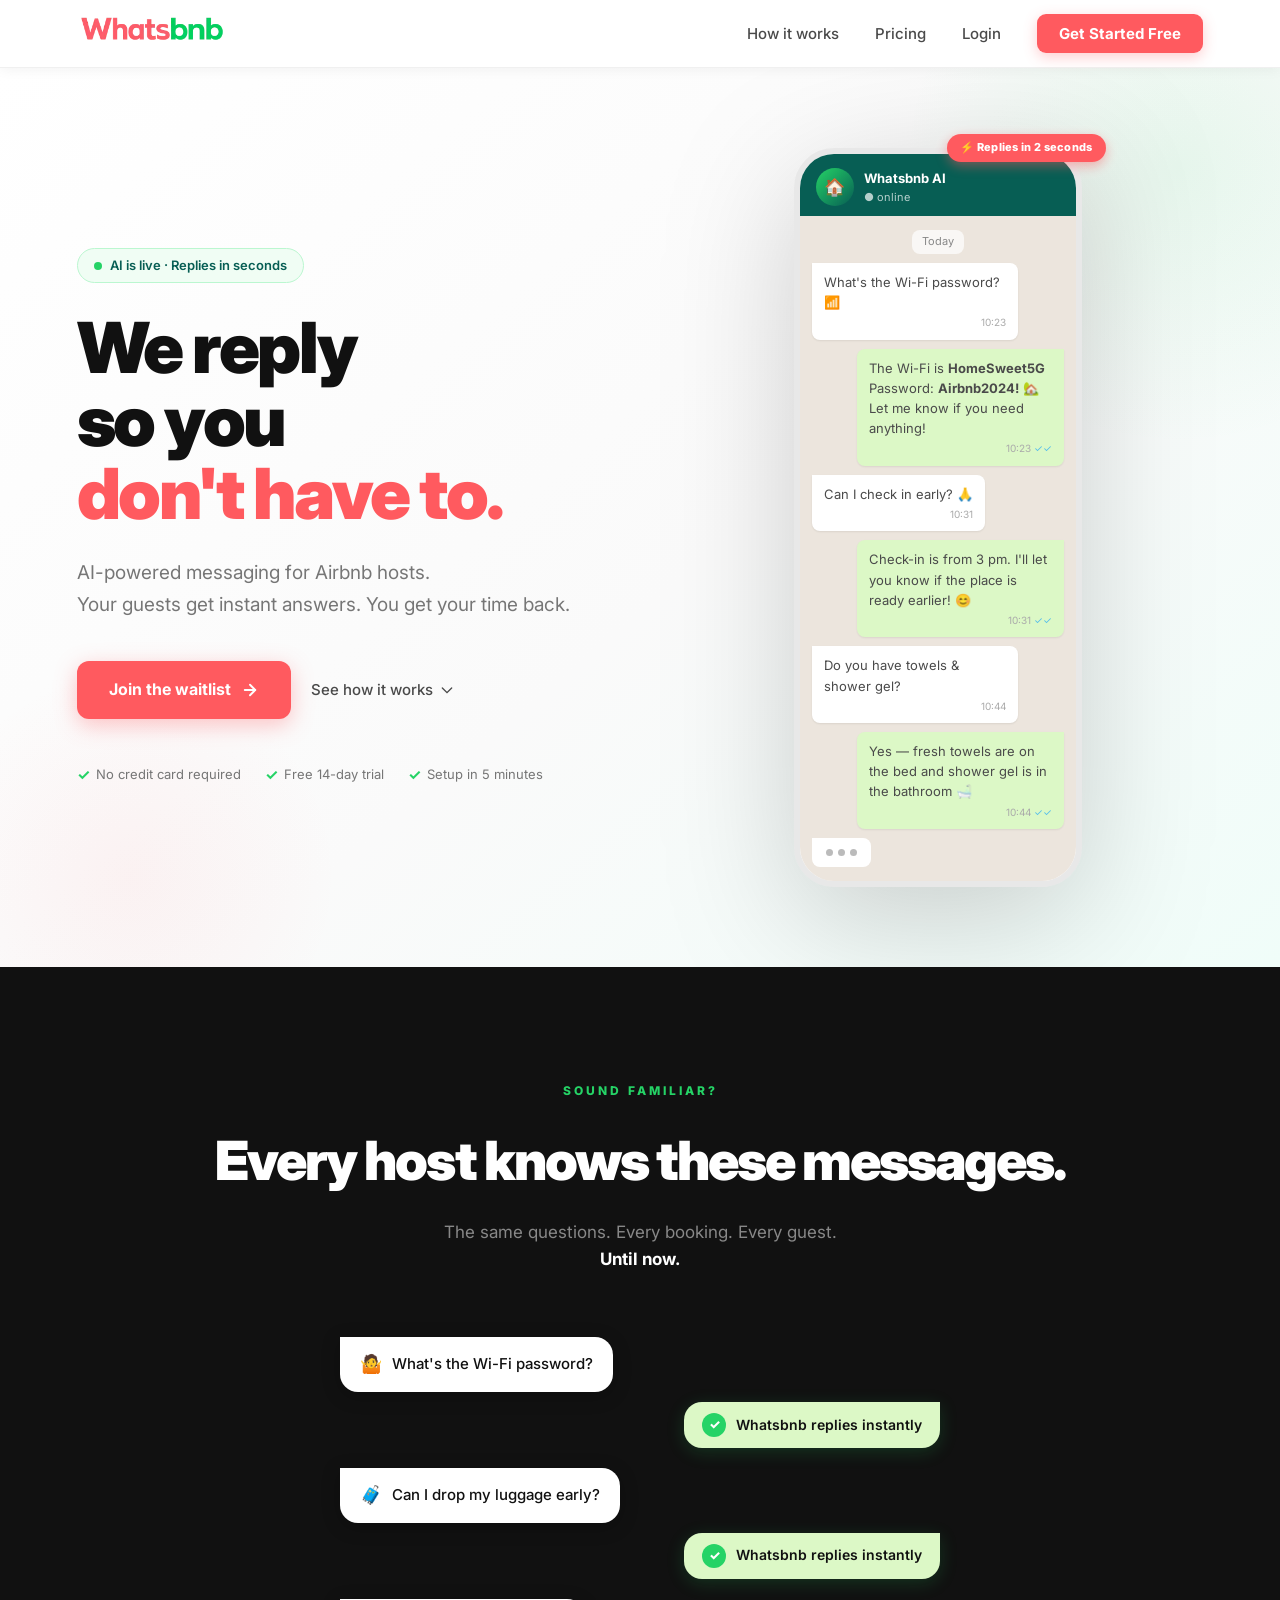
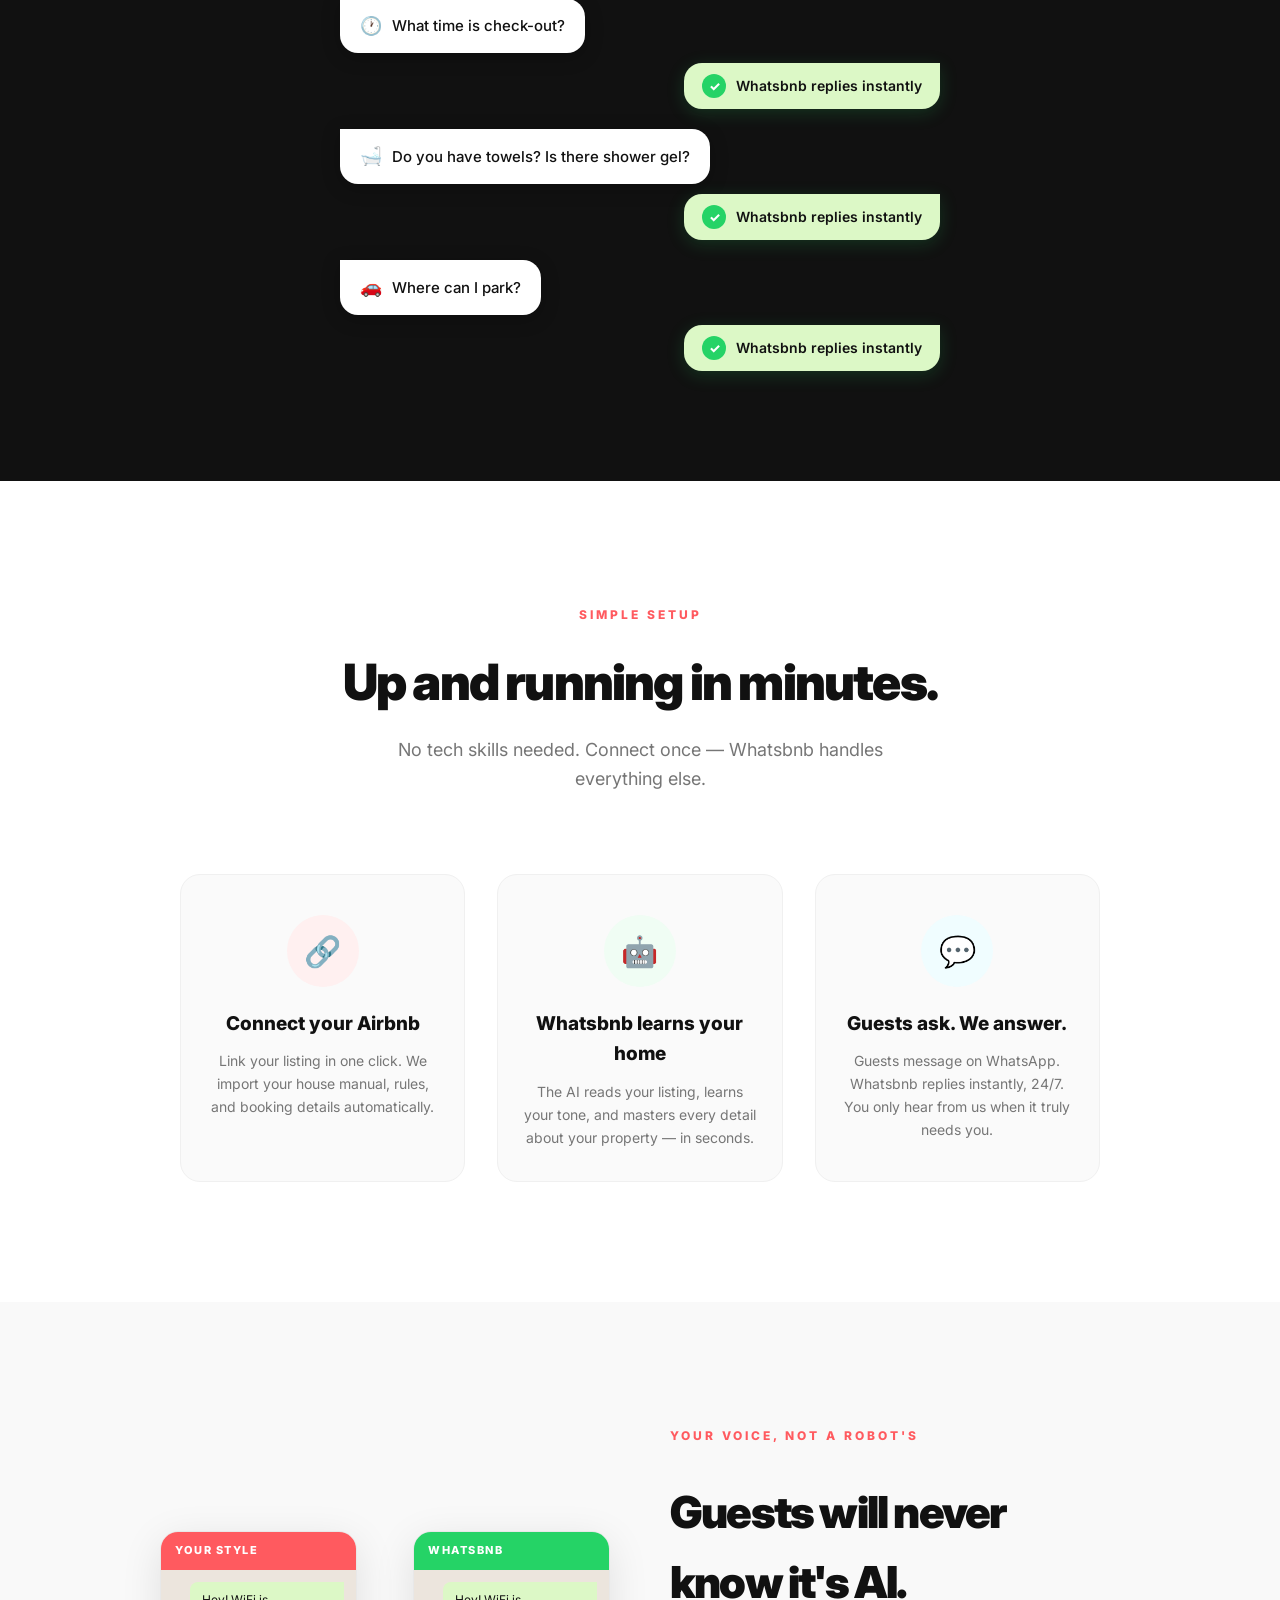
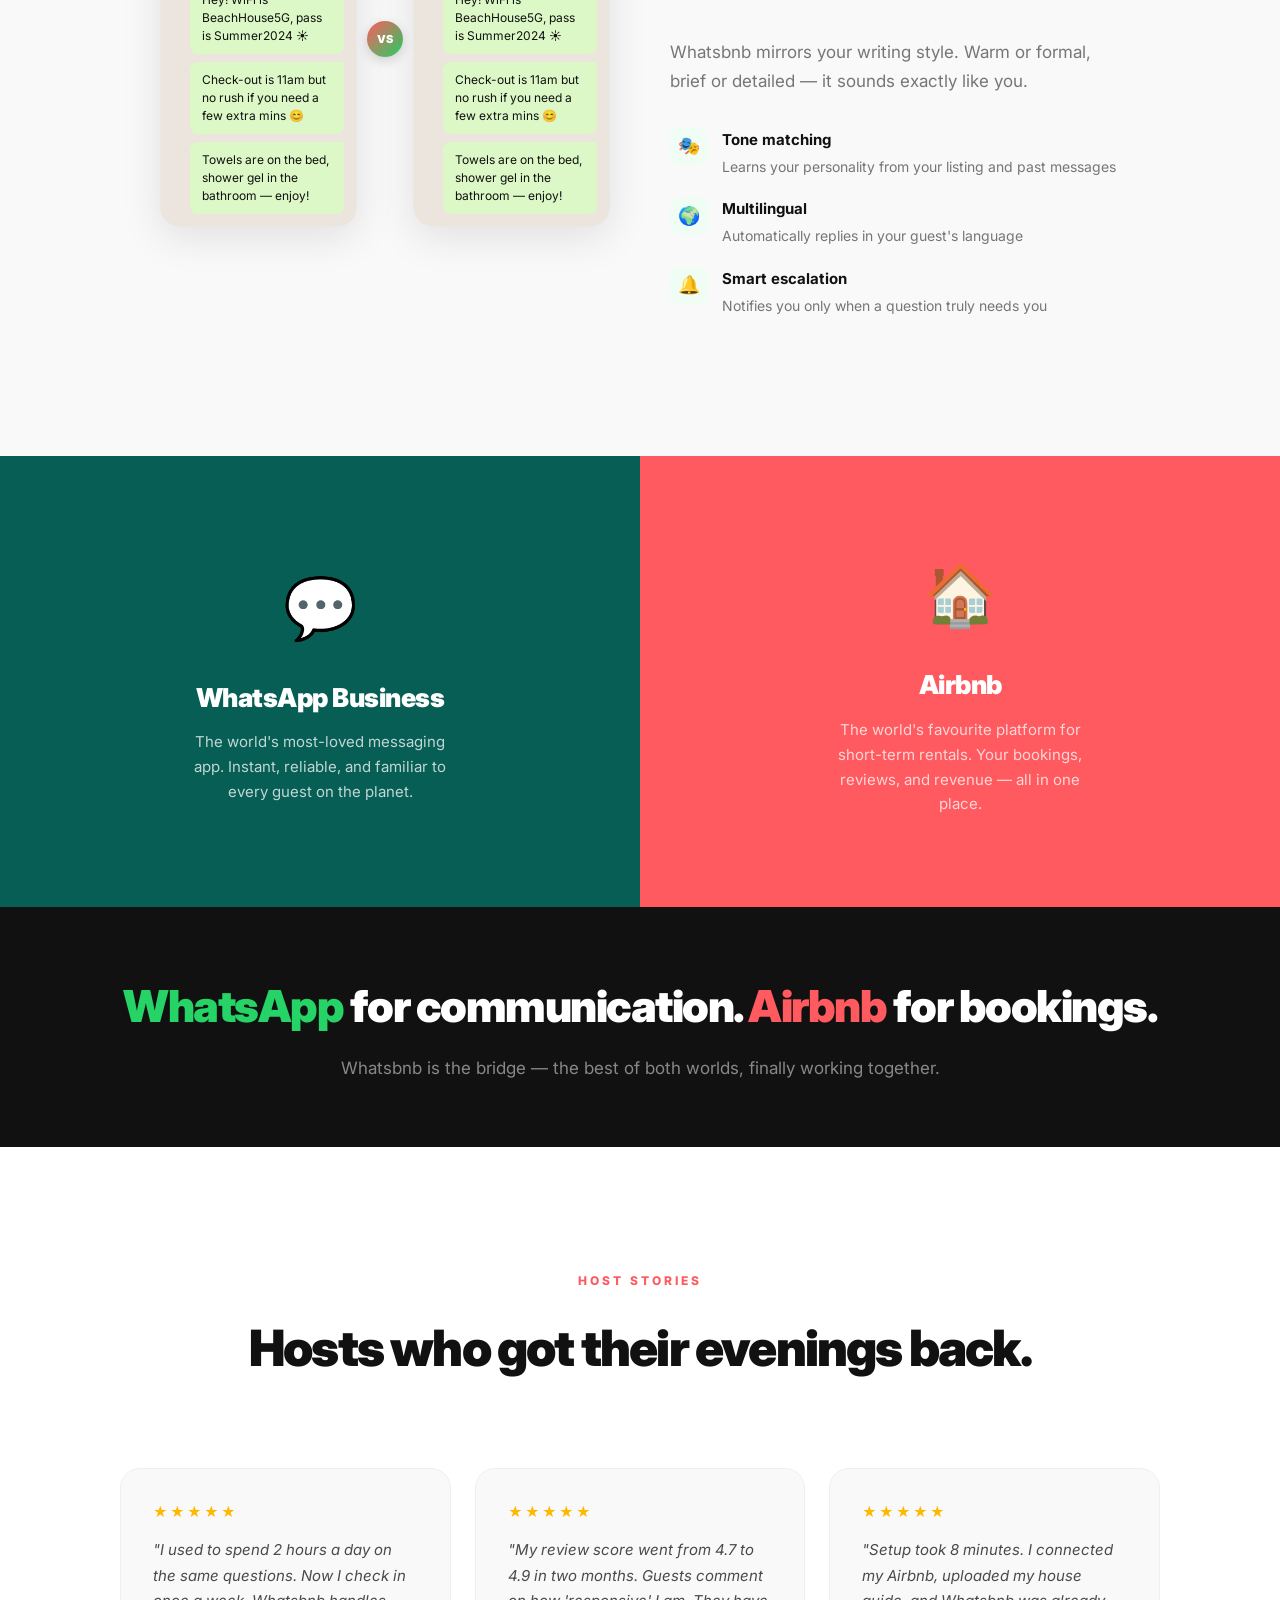
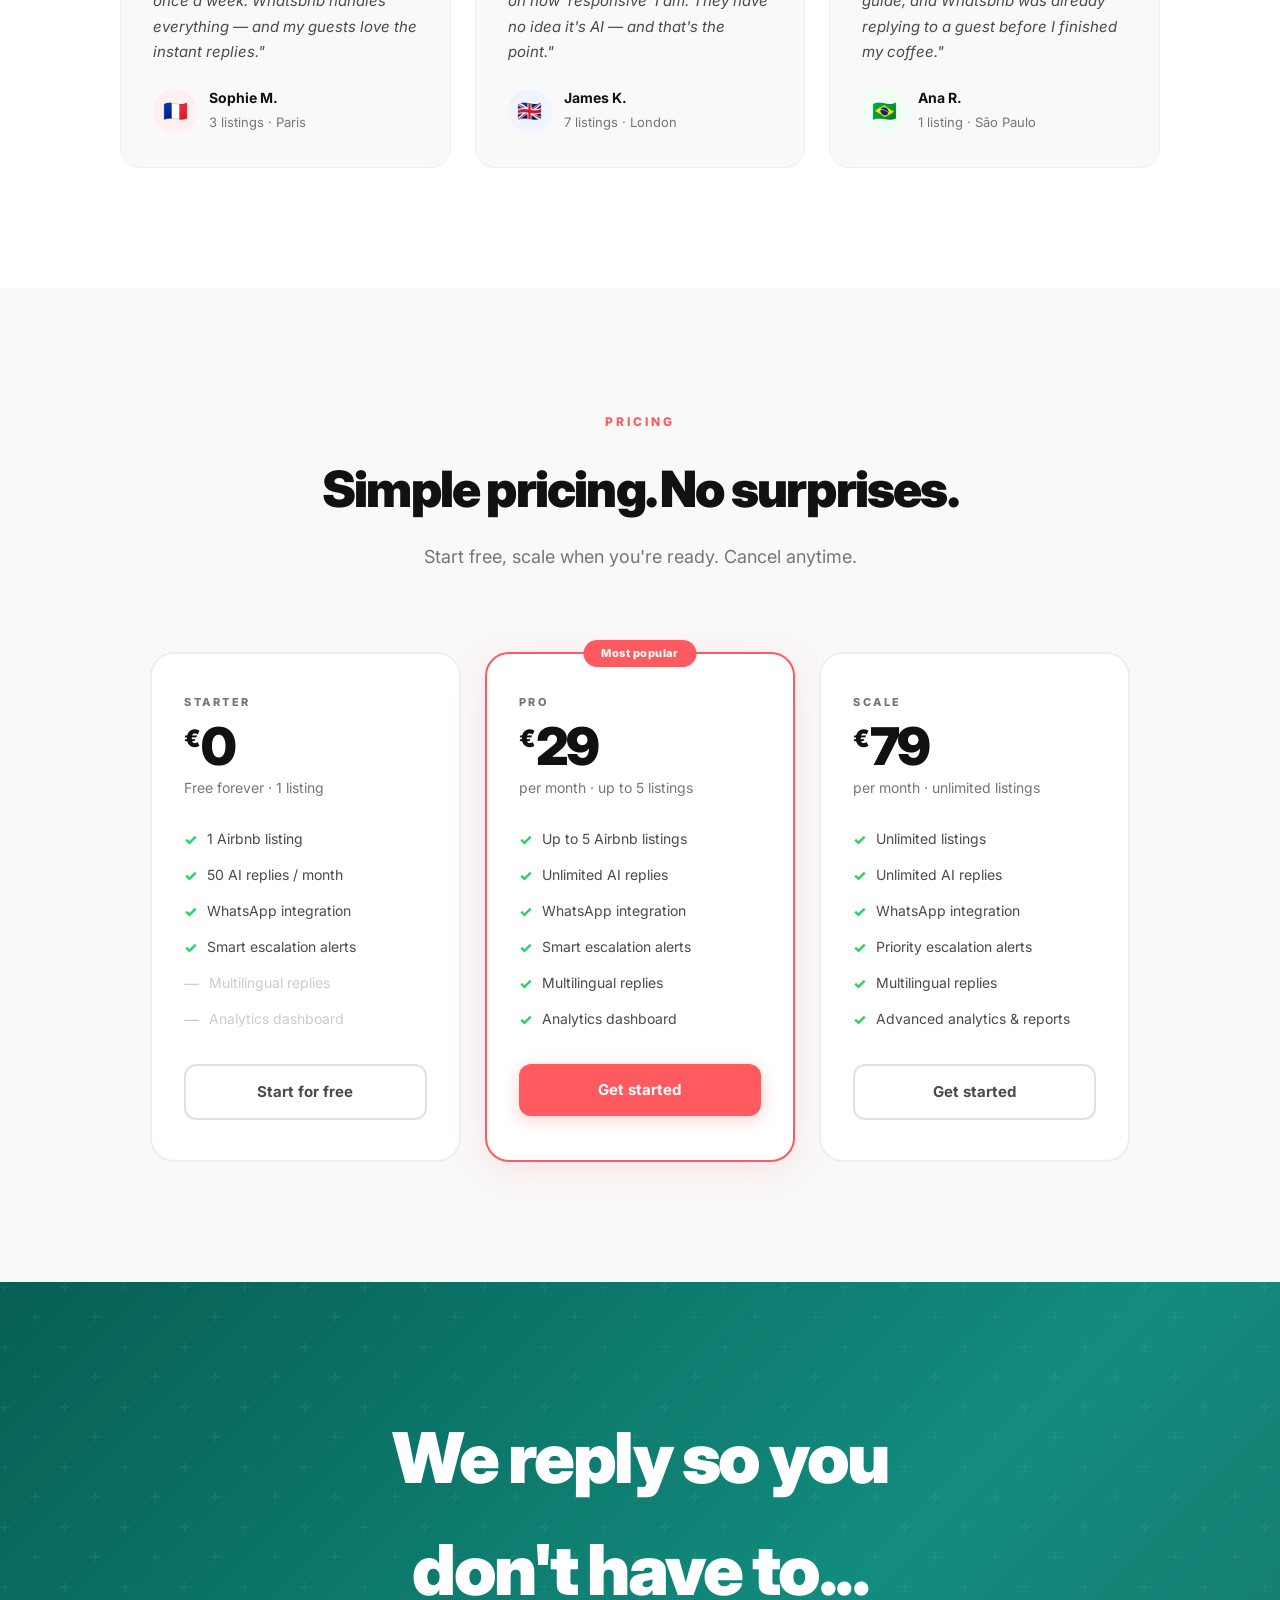
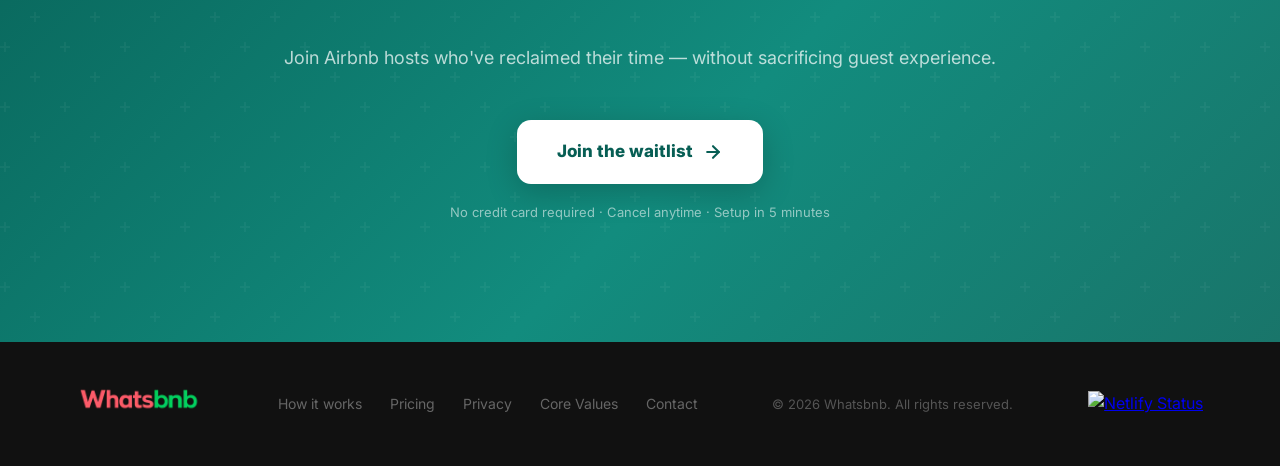
==== index.html @ 60a8e37a "Initial commit — Whatsbnb landing site" ====
<!DOCTYPE html>
<html lang="en">
<head>
  <meta charset="UTF-8">
  <meta name="viewport" content="width=device-width, initial-scale=1.0">
  <title>Whatsbnb — We reply so you don't have to...</title>
  <meta name="description" content="Whatsbnb automates WhatsApp guest communication for Airbnb hosts. Train your AI once — it replies just like the best version of you, 24/7.">
  <link rel="icon" type="image/png" sizes="32x32" href="favicon-32x32.png">
  <link rel="preload" as="image" href="Whatsbnb_logo.webp" fetchpriority="high">
  <link rel="preconnect" href="https://fonts.googleapis.com">
  <link rel="preconnect" href="https://fonts.gstatic.com" crossorigin>
  <link rel="preload" as="style" href="https://fonts.googleapis.com/css2?family=Inter:wght@300;400;500;600;700;800;900&display=swap" onload="this.rel='stylesheet'">
  <noscript><link rel="stylesheet" href="https://fonts.googleapis.com/css2?family=Inter:wght@300;400;500;600;700;800;900&display=swap"></noscript>
  <style>
    *,
    *::before,
    *::after {
      box-sizing: border-box;
      margin: 0;
      padding: 0;
    }

    :root {
      --coral:    #FF5A5F;
      --coral-d:  #e64e53;
      --teal:     #00B2A9;
      --orange:   #F26522;
      --dark:     #4A4A4A;
      --grey:     #767676;
      --wa-dark:  #075E54;
      --wa-mid:   #128C7E;
      --wa-green: #25D366;
      --wa-mint:  #DCF8C6;
      --wa-bg:    #ECE5DD;
    }

    html { scroll-behavior: smooth; }

    body {
      font-family: 'Inter', -apple-system, BlinkMacSystemFont, sans-serif;
      color: var(--dark);
      line-height: 1.6;
      overflow-x: hidden;
    }

    /* ─── NAVBAR ──────────────────────────────────────── */
    nav {
      position: sticky;
      top: 0;
      z-index: 200;
      background: rgba(255,255,255,0.97);
      backdrop-filter: blur(12px);
      border-bottom: 1px solid #f0f0f0;
      padding: 0 6%;
      display: flex;
      align-items: center;
      justify-content: space-between;
      height: 68px;
      box-shadow: 0 2px 12px rgba(0,0,0,0.05);
    }

    .nav-logo img {
      height: 34px;
    }

    .nav-links {
      display: flex;
      align-items: center;
      gap: 36px;
      list-style: none;
    }

    .nav-links a {
      text-decoration: none;
      color: var(--dark);
      font-weight: 500;
      font-size: 15px;
      transition: color .2s;
    }

    .nav-links a:hover {
      color: var(--coral);
    }

    .nav-cta {
      background: var(--coral);
      color: white !important;
      padding: 10px 22px;
      border-radius: 9px;
      font-weight: 700 !important;
      box-shadow: 0 4px 14px rgba(255,90,95,.3);
      transition: background .2s, transform .15s, box-shadow .2s !important;
    }

    .nav-cta:hover {
      background: var(--coral-d) !important;
      transform: translateY(-1px);
      box-shadow: 0 6px 18px rgba(255,90,95,.4) !important;
    }

    /* ─── HERO ────────────────────────────────────────── */
    #hero {
      min-height: 93vh;
      display: flex;
      align-items: center;
      padding: 80px 6%;
      gap: 64px;
      background: linear-gradient(140deg, #fff 0%, #fafafa 55%, #f0fdf9 100%);
      position: relative;
      overflow: hidden;
    }

    #hero::before {
      content: '';
      position: absolute;
      top: -180px; right: -180px;
      width: 560px; height: 560px;
      background: radial-gradient(circle, rgba(37,211,102,.09) 0%, transparent 70%);
      pointer-events: none;
    }

    #hero::after {
      content: '';
      position: absolute;
      bottom: -120px; left: -80px;
      width: 420px; height: 420px;
      background: radial-gradient(circle, rgba(255,90,95,.06) 0%, transparent 70%);
      pointer-events: none;
    }

    .hero-content {
      flex: 1;
      max-width: 560px;
      position: relative;
      z-index: 1;
    }

    .hero-badge {
      display: inline-flex;
      align-items: center;
      gap: 8px;
      background: #f0fdf4;
      border: 1px solid #bbf7d0;
      color: var(--wa-dark);
      padding: 6px 16px;
      border-radius: 100px;
      font-size: 13px;
      font-weight: 600;
      margin-bottom: 28px;
    }

    .hero-badge .dot {
      width: 8px; height: 8px;
      border-radius: 50%;
      background: var(--wa-green);
      animation: pulse-dot 2s infinite;
    }

    @keyframes pulse-dot {
      0%,100% { opacity: 1; transform: scale(1); }
      50%      { opacity: .5; transform: scale(.8); }
    }

    .hero-content h1 {
      font-size: clamp(44px, 5.5vw, 72px);
      font-weight: 900;
      line-height: 1.04;
      color: #111;
      margin-bottom: 26px;
      letter-spacing: -2.5px;
    }

    .coral { color: var(--coral); }
    .green { color: var(--wa-green); }

    .hero-sub {
      font-size: 19px;
      color: var(--grey);
      line-height: 1.7;
      margin-bottom: 40px;
    }

    .hero-ctas {
      display: flex;
      align-items: center;
      gap: 20px;
      flex-wrap: wrap;
    }

    .btn-primary {
      display: inline-flex;
      align-items: center;
      gap: 10px;
      background: var(--coral);
      color: white;
      padding: 16px 32px;
      border-radius: 12px;
      font-size: 16px;
      font-weight: 700;
      text-decoration: none;
      box-shadow: 0 6px 22px rgba(255,90,95,.35);
      transition: all .2s;
    }

    .btn-primary:hover {
      background: var(--coral-d);
      transform: translateY(-2px);
      box-shadow: 0 10px 32px rgba(255,90,95,.42);
    }

    .btn-ghost {
      display: inline-flex;
      align-items: center;
      gap: 6px;
      color: var(--dark);
      font-size: 15px;
      font-weight: 500;
      text-decoration: none;
      transition: color .2s;
    }

    .btn-ghost:hover {
      color: var(--coral);
    }

    .hero-trust {
      display: flex;
      align-items: center;
      gap: 24px;
      margin-top: 44px;
      flex-wrap: wrap;
    }

    .trust-item {
      display: flex;
      align-items: center;
      gap: 6px;
      font-size: 13px;
      color: var(--grey);
    }

    .trust-item .ck {
      color: var(--wa-green);
      font-size: 15px;
      font-weight: 700;
    }

    /* ─── PHONE MOCKUP ────────────────────────────────── */
    .hero-visual {
      flex: 1;
      display: flex;
      justify-content: center;
      align-items: center;
      position: relative;
      z-index: 1;
    }

    .phone-wrap {
      position: relative;
      filter: drop-shadow(0 32px 64px rgba(0,0,0,.18));
    }

    .instant-tag {
      position: absolute;
      top: -14px;
      right: -24px;
      background: var(--coral);
      color: white;
      font-size: 11px;
      font-weight: 800;
      padding: 5px 13px;
      border-radius: 100px;
      letter-spacing: .3px;
      box-shadow: 0 4px 12px rgba(255,90,95,.45);
      animation: pop-in 0.6s ease 0.8s both;
    }

    @keyframes pop-in {
      from { opacity: 0; transform: scale(.6) translateY(6px); }
      to   { opacity: 1; transform: scale(1) translateY(0); }
    }

    .phone {
      width: 288px;
      background: white;
      border-radius: 40px;
      overflow: hidden;
      border: 6px solid #e8e8e8;
    }

    .phone-bar {
      background: var(--wa-dark);
      padding: 14px 16px 10px;
      display: flex;
      align-items: center;
      gap: 10px;
    }

    .p-avatar {
      width: 38px; height: 38px;
      border-radius: 50%;
      background: linear-gradient(135deg, var(--wa-green), var(--wa-dark));
      display: flex;
      align-items: center;
      justify-content: center;
      font-size: 17px;
      flex-shrink: 0;
    }

    .p-info {
      flex: 1;
    }

    .p-name {
      font-size: 13px;
      font-weight: 700;
      color: white;
    }

    .p-online {
      font-size: 11px;
      color: rgba(255, 255, 255, .7);
    }

    .p-chat {
      background: var(--wa-bg);
      padding: 14px 12px;
      display: flex;
      flex-direction: column;
      gap: 9px;
    }

    .p-date {
      text-align: center;
      font-size: 11px;
      color: #888;
      background: rgba(255,255,255,.7);
      padding: 3px 10px;
      border-radius: 8px;
      align-self: center;
    }

    .p-bubble {
      max-width: 82%;
      padding: 9px 12px;
      border-radius: 8px;
      font-size: 13px;
      line-height: 1.55;
      position: relative;
    }

    .p-bubble.g { /* guest */
      background: white;
      align-self: flex-start;
      border-radius: 0 8px 8px 8px;
      box-shadow: 0 1px 2px rgba(0,0,0,.08);
    }

    .p-bubble.b { /* bot */
      background: var(--wa-mint);
      align-self: flex-end;
      border-radius: 8px 0 8px 8px;
      box-shadow: 0 1px 2px rgba(0,0,0,.08);
    }

    .p-time {
      display: block;
      font-size: 10px;
      color: #aaa;
      text-align: right;
      margin-top: 3px;
    }

    .p-ticks {
      color: #53bdeb;
    }

    .p-typing {
      background: white;
      align-self: flex-start;
      border-radius: 0 8px 8px 8px;
      padding: 11px 14px;
      animation: typing-blink 5s ease infinite;
    }

    @keyframes typing-blink {
      0%   { opacity: 1; }
      32%  { opacity: 1; }
      38%  { opacity: 0; }
      99%  { opacity: 0; }
      100% { opacity: 1; }
    }

    .dots {
      display: flex;
      gap: 5px;
    }

    .dots span {
      width: 7px; height: 7px;
      border-radius: 50%;
      background: #bbb;
      animation: bounce-dot 1.2s infinite;
    }

    .dots span:nth-child(2) { animation-delay: .18s; }
    .dots span:nth-child(3) { animation-delay: .36s; }

    @keyframes bounce-dot {
      0%,80%,100% { transform: translateY(0); }
      40%          { transform: translateY(-7px); }
    }

    /* ─── PAIN SECTION ────────────────────────────────── */
    #pain {
      background: #111;
      padding: 110px 6%;
      text-align: center;
    }

    .label-green {
      display: inline-block;
      color: var(--wa-green);
      font-size: 12px;
      font-weight: 800;
      letter-spacing: 3px;
      text-transform: uppercase;
      margin-bottom: 18px;
    }

    .label-coral {
      display: inline-block;
      color: var(--coral);
      font-size: 12px;
      font-weight: 800;
      letter-spacing: 3px;
      text-transform: uppercase;
      margin-bottom: 18px;
    }

    .h2-white {
      font-size: clamp(34px, 4.5vw, 54px);
      font-weight: 900;
      color: white;
      letter-spacing: -2px;
      margin-bottom: 14px;
    }

    .sub-grey {
      font-size: 17px;
      color: #888;
      max-width: 480px;
      margin: 0 auto 64px;
    }

    .sub-grey strong {
      color: white;
    }

    .q-a-list {
      display: flex;
      flex-direction: column;
      gap: 20px;
      max-width: 600px;
      margin: 0 auto;
    }

    .q-a-pair {
      display: flex;
      flex-direction: column;
      gap: 10px;
    }

    .q-bubble {
      display: inline-flex;
      align-items: center;
      gap: 10px;
      align-self: flex-start;
      background: white;
      color: #111;
      padding: 13px 20px;
      border-radius: 0 18px 18px 18px;
      font-size: 15px;
      font-weight: 500;
      box-shadow: 0 4px 18px rgba(0,0,0,.25);
      opacity: 0;
      transform: translateX(-30px);
      transition: opacity .5s ease var(--anim-delay, 0ms), transform .5s ease var(--anim-delay, 0ms);
    }

    .q-bubble .emo {
      font-size: 18px;
    }

    .a-bubble {
      display: inline-flex;
      align-items: center;
      gap: 10px;
      align-self: flex-end;
      background: var(--wa-mint);
      color: #111;
      padding: 11px 18px;
      border-radius: 18px 0 18px 18px;
      font-size: 14px;
      font-weight: 600;
      box-shadow: 0 4px 18px rgba(37,211,102,.18);
      opacity: 0;
      transform: translateX(30px);
      transition: opacity .5s ease var(--anim-delay, 0ms), transform .5s ease var(--anim-delay, 0ms);
    }

    #pain.visible .q-bubble,
    #pain.visible .a-bubble {
      opacity: 1;
      transform: none;
    }

    .tick-circle {
      width: 24px; height: 24px;
      border-radius: 50%;
      background: var(--wa-green);
      color: white;
      display: flex;
      align-items: center;
      justify-content: center;
      font-size: 13px;
      font-weight: 800;
      flex-shrink: 0;
    }

    /* ─── HOW IT WORKS ────────────────────────────────── */
    #how {
      padding: 120px 6%;
      background: white;
    }

    .section-head {
      text-align: center;
      margin-bottom: 80px;
    }

    .section-head h2 {
      font-size: clamp(32px, 4vw, 50px);
      font-weight: 900;
      color: #111;
      letter-spacing: -1.8px;
      margin-bottom: 14px;
    }

    .section-head p {
      font-size: 18px;
      color: var(--grey);
      max-width: 500px;
      margin: 0 auto;
    }

    .steps {
      display: grid;
      grid-template-columns: repeat(3,1fr);
      gap: 32px;
      max-width: 920px;
      margin: 0 auto;
      position: relative;
    }

    .steps-line {
      position: absolute;
      top: 50px;
      left: calc(50% / 3);
      right: calc(50% / 3);
      height: 2px;
      background: linear-gradient(90deg, var(--wa-green), var(--coral));
      z-index: 0;
    }

    .step {
      text-align: center;
      position: relative;
      z-index: 1;
      padding: 40px 24px 32px;
      background: #fafafa;
      border-radius: 20px;
      border: 1px solid #f0f0f0;
      transition: transform .2s, box-shadow .2s;
    }

    .step:hover {
      transform: translateY(-4px);
      box-shadow: 0 12px 36px rgba(0,0,0,.07);
    }

    .step-num-wrap {
      width: 72px; height: 72px;
      border-radius: 50%;
      margin: 0 auto 22px;
      display: flex;
      align-items: center;
      justify-content: center;
      font-size: 30px;
    }

    .step:nth-child(1) .step-num-wrap {
      background: #fff0f0;
    }

    .step:nth-child(2) .step-num-wrap {
      background: #f0fdf4;
    }

    .step:nth-child(3) .step-num-wrap {
      background: #f0fdff;
    }

    .step h3 {
      font-size: 19px;
      font-weight: 800;
      color: #111;
      margin-bottom: 10px;
    }

    .step p {
      font-size: 14px;
      color: var(--grey);
      line-height: 1.65;
    }

    /* ─── TONE SECTION ────────────────────────────────── */
    #tone {
      padding: 120px 6%;
      background: #f9f9f9;
    }

    .tone-grid {
      display: grid;
      grid-template-columns: 1fr 1fr;
      gap: 60px;
      max-width: 960px;
      margin: 0 auto;
      align-items: center;
    }

    .tone-phones {
      display: flex;
      gap: 10px;
      align-items: flex-start;
    }

    .t-phone {
      flex: 1;
      border-radius: 18px;
      overflow: hidden;
      box-shadow: 0 10px 40px rgba(0,0,0,.1);
      border: 1px solid #e8e8e8;
    }

    .t-phone-hdr {
      padding: 10px 14px;
      font-size: 11px;
      font-weight: 800;
      letter-spacing: 1.5px;
      text-transform: uppercase;
      color: white;
    }

    .t-phone-hdr.you {
      background: var(--coral);
    }

    .t-phone-hdr.ai {
      background: var(--wa-green);
    }

    .t-phone-body {
      background: var(--wa-bg);
      padding: 12px;
      display: flex;
      flex-direction: column;
      gap: 8px;
      min-height: 190px;
    }

    .t-bubble {
      background: var(--wa-mint);
      padding: 9px 12px;
      border-radius: 8px 0 8px 8px;
      font-size: 12px;
      line-height: 1.5;
      color: #111;
      align-self: flex-end;
      max-width: 90%;
    }

    .vs-pill {
      background: linear-gradient(135deg, var(--coral), var(--wa-green));
      color: white;
      font-size: 11px;
      font-weight: 900;
      width: 36px; height: 36px;
      border-radius: 50%;
      display: flex;
      align-items: center;
      justify-content: center;
      flex-shrink: 0;
      margin-top: 90px;
      box-shadow: 0 4px 12px rgba(0,0,0,.15);
    }

    .tone-text h2 {
      font-size: clamp(28px, 3.5vw, 44px);
      font-weight: 900;
      color: #111;
      letter-spacing: -1.8px;
      margin: 14px 0 20px;
    }

    .tone-text > p {
      font-size: 17px;
      color: var(--grey);
      line-height: 1.7;
      margin-bottom: 32px;
    }

    .t-feat {
      display: flex;
      align-items: flex-start;
      gap: 14px;
      margin-bottom: 18px;
    }

    .t-feat-icon {
      width: 38px; height: 38px;
      border-radius: 10px;
      background: #f0fdf4;
      display: flex;
      align-items: center;
      justify-content: center;
      font-size: 18px;
      flex-shrink: 0;
    }

    .t-feat strong {
      display: block;
      font-size: 15px;
      color: #111;
      margin-bottom: 2px;
    }

    .t-feat span {
      font-size: 14px;
      color: var(--grey);
    }

    /* ─── WORLDS ──────────────────────────────────────── */
    #worlds {
      display: grid;
      grid-template-columns: 1fr 1fr;
    }

    .world {
      padding: 90px 64px;
      display: flex;
      flex-direction: column;
      align-items: center;
      justify-content: center;
      text-align: center;
    }

    .world-wa  { background: var(--wa-dark); }
    .world-bnb { background: var(--coral); }

    .world-icon {
      font-size: 60px;
      margin-bottom: 22px;
    }

    .world h3 {
      font-size: 26px;
      font-weight: 900;
      color: white;
      margin-bottom: 12px;
      letter-spacing: -.5px;
    }

    .world p {
      font-size: 15px;
      color: rgba(255, 255, 255, .75);
      line-height: 1.65;
      max-width: 280px;
    }

    .worlds-bridge {
      background: #111;
      padding: 64px 6%;
      text-align: center;
    }

    .worlds-bridge h2 {
      font-size: clamp(26px, 3.5vw, 44px);
      font-weight: 900;
      color: white;
      letter-spacing: -1.5px;
      margin-bottom: 14px;
    }

    .worlds-bridge p {
      font-size: 17px;
      color: #888;
    }

    /* ─── SOCIAL PROOF ────────────────────────────────── */
    #proof {
      padding: 120px 6%;
      background: white;
    }

    .testimonials {
      display: grid;
      grid-template-columns: repeat(3,1fr);
      gap: 24px;
      max-width: 1040px;
      margin: 0 auto;
    }

    .tcard {
      background: #f9f9f9;
      border-radius: 20px;
      padding: 32px;
      border: 1px solid #efefef;
      transition: transform .2s, box-shadow .2s;
    }

    .tcard:hover {
      transform: translateY(-4px);
      box-shadow: 0 12px 36px rgba(0,0,0,.07);
    }

    .stars {
      color: #FFB800;
      font-size: 14px;
      margin-bottom: 14px;
      letter-spacing: 2px;
    }

    .tcard blockquote {
      font-size: 15px;
      color: var(--dark);
      line-height: 1.7;
      font-style: italic;
      margin-bottom: 22px;
    }

    .t-author {
      display: flex;
      align-items: center;
      gap: 12px;
    }

    .t-av {
      width: 44px; height: 44px;
      border-radius: 50%;
      display: flex;
      align-items: center;
      justify-content: center;
      font-size: 20px;
      flex-shrink: 0;
    }

    .t-info strong {
      display: block;
      font-size: 14px;
      color: #111;
    }

    .t-info span {
      font-size: 13px;
      color: var(--grey);
    }

    /* ─── PRICING ─────────────────────────────────────── */
    #pricing {
      padding: 120px 6%;
      background: #f9f9f9;
    }

    .pricing-grid {
      display: grid;
      grid-template-columns: repeat(3,1fr);
      gap: 24px;
      max-width: 980px;
      margin: 0 auto;
    }

    .pcard {
      background: white;
      border-radius: 24px;
      padding: 40px 32px;
      border: 2px solid #eee;
      position: relative;
      transition: transform .2s, box-shadow .2s;
    }

    .pcard:hover {
      transform: translateY(-4px);
      box-shadow: 0 14px 44px rgba(0,0,0,.08);
    }

    .pcard.popular {
      border-color: var(--coral);
      box-shadow: 0 8px 36px rgba(255,90,95,.14);
    }

    .pop-badge {
      position: absolute;
      top: -14px;
      left: 50%;
      transform: translateX(-50%);
      background: var(--coral);
      color: white;
      font-size: 11px;
      font-weight: 800;
      padding: 5px 18px;
      border-radius: 100px;
      white-space: nowrap;
      letter-spacing: .5px;
    }

    .p-tier {
      font-size: 11px;
      font-weight: 800;
      letter-spacing: 2.5px;
      text-transform: uppercase;
      color: var(--grey);
      margin-bottom: 10px;
    }

    .p-price {
      font-size: 52px;
      font-weight: 900;
      color: #111;
      letter-spacing: -2.5px;
      line-height: 1;
      margin-bottom: 4px;
    }

    .p-price sup {
      font-size: 24px;
      letter-spacing: 0;
      vertical-align: super;
    }

    .p-per {
      font-size: 14px;
      color: var(--grey);
      margin-bottom: 28px;
    }

    .p-feats {
      list-style: none;
      margin-bottom: 32px;
      display: flex;
      flex-direction: column;
      gap: 12px;
    }

    .p-feats li {
      display: flex;
      align-items: center;
      gap: 10px;
      font-size: 14px;
      color: var(--dark);
    }

    .p-feats .ck {
      color: var(--wa-green);
      font-weight: 800;
      font-size: 15px;
    }

    .p-feats .no {
      color: #ccc;
      font-size: 15px;
    }

    .p-feats .dim {
      color: #ccc;
    }

    .p-btn {
      display: block;
      text-align: center;
      padding: 14px;
      border-radius: 12px;
      font-size: 15px;
      font-weight: 700;
      text-decoration: none;
      transition: all .2s;
    }

    .p-btn.outline {
      border: 2px solid #e0e0e0;
      color: var(--dark);
    }

    .p-btn.outline:hover {
      border-color: var(--coral);
      color: var(--coral);
    }

    .p-btn.filled {
      background: var(--coral);
      color: white;
      box-shadow: 0 4px 16px rgba(255,90,95,.3);
    }

    .p-btn.filled:hover {
      background: var(--coral-d);
      transform: translateY(-1px);
    }

    /* ─── FINAL CTA ───────────────────────────────────── */
    #cta {
      background: linear-gradient(135deg, var(--wa-dark) 0%, var(--wa-mid) 60%, #19756a 100%);
      padding: 120px 6%;
      text-align: center;
      position: relative;
      overflow: hidden;
    }

    #cta::before {
      content: '';
      position: absolute;
      inset: 0;
      background: url("data:image/svg+xml,%3Csvg width='60' height='60' viewBox='0 0 60 60' xmlns='http://www.w3.org/2000/svg'%3E%3Cg fill='%23ffffff' fill-opacity='0.04'%3E%3Cpath d='M36 34v-4h-2v4h-4v2h4v4h2v-4h4v-2h-4zM6 4V0H4v4H0v2h4v4h2V6h4V4H6z'/%3E%3C/g%3E%3C/svg%3E");
    }

    #cta h2 {
      font-size: clamp(38px, 5.5vw, 70px);
      font-weight: 900;
      color: white;
      letter-spacing: -2.5px;
      margin-bottom: 18px;
      position: relative;
    }

    #cta > p {
      font-size: 18px;
      color: rgba(255,255,255,.72);
      margin-bottom: 48px;
      position: relative;
    }

    .cta-btn {
      display: inline-flex;
      align-items: center;
      gap: 10px;
      background: white;
      color: var(--wa-dark);
      padding: 18px 40px;
      border-radius: 14px;
      font-size: 17px;
      font-weight: 800;
      text-decoration: none;
      box-shadow: 0 8px 32px rgba(0,0,0,.2);
      transition: all .2s;
      position: relative;
    }

    .cta-btn:hover {
      transform: translateY(-2px);
      box-shadow: 0 14px 44px rgba(0, 0, 0, .28);
    }

    .cta-note {
      display: block;
      font-size: 13px;
      color: rgba(255,255,255,.55);
      margin-top: 18px;
      position: relative;
    }

    /* ─── FOOTER ──────────────────────────────────────── */
    footer {
      background: #111;
      padding: 44px 6%;
      display: flex;
      align-items: center;
      justify-content: space-between;
      flex-wrap: wrap;
      gap: 20px;
    }

    footer .f-logo img { height: 28px; }

    footer .f-links {
      display: flex;
      gap: 28px;
      list-style: none;
    }

    footer .f-links a {
      color: #666;
      text-decoration: none;
      font-size: 14px;
      transition: color .2s;
    }

    footer .f-links a:hover {
      color: white;
    }

    footer .f-copy {
      color: #555;
      font-size: 13px;
    }

    /* ─── REVEAL ANIMATION ────────────────────────────── */
    .reveal {
      opacity: 0;
      transform: translateY(22px);
      transition: opacity .65s ease, transform .65s ease;
    }

    .reveal.in {
      opacity: 1;
      transform: none;
    }

    /* ─── RESPONSIVE ──────────────────────────────────── */
    @media (max-width: 900px) {
      #hero {
        flex-direction: column;
        padding: 60px 5%;
        text-align: center;
        gap: 48px;
      }

      .hero-content {
        max-width: 100%;
      }

      .hero-ctas {
        justify-content: center;
      }

      .hero-trust {
        justify-content: center;
      }

      .steps {
        grid-template-columns: 1fr;
      }

      .tone-grid {
        grid-template-columns: 1fr;
      }

      .tone-phones {
        display: none;
      }

      #worlds {
        grid-template-columns: 1fr;
      }

      .testimonials {
        grid-template-columns: 1fr;
      }

      .pricing-grid {
        grid-template-columns: 1fr;
        max-width: 380px;
      }

      footer {
        flex-direction: column;
        text-align: center;
      }

      footer .f-links {
        flex-wrap: wrap;
        justify-content: center;
        gap: 16px;
      }
    }

    @media (max-width: 640px) {
      nav {
        padding: 0 4%;
      }

      .nav-links li:not(:last-child) {
        display: none;
      }

      .phone {
        width: 260px;
      }
    }
  </style>
</head>
<body>

<!-- ═══════════════════════════════════════════════════════
     NAVBAR
════════════════════════════════════════════════════════ -->
<nav>
  <a href="#" class="nav-logo">
    <img src="Whatsbnb_logo.webp" alt="Whatsbnb" fetchpriority="high">
  </a>
  <ul class="nav-links">
    <li><a href="#how">How it works</a></li>
    <li><a href="#pricing">Pricing</a></li>
    <li><a href="#">Login</a></li>
    <li><a href="#" class="nav-cta">Get Started Free</a></li>
  </ul>
</nav>

<main>

<!-- ═══════════════════════════════════════════════════════
     HERO
════════════════════════════════════════════════════════ -->
<section id="hero">
  <div class="hero-content">
    <div class="hero-badge">
      <span class="dot"></span>
      AI is live · Replies in seconds
    </div>

    <h1>We reply<br>so you<br><span class="coral">don't have to.</span></h1>

    <p class="hero-sub">
      AI-powered messaging for Airbnb hosts.<br>
      Your guests get instant answers. You get your time back.
    </p>

    <div class="hero-ctas">
      <a href="coming-soon.html" class="btn-primary">
        Join the waitlist
        <svg width="18" height="18" viewBox="0 0 24 24" fill="none" stroke="currentColor" stroke-width="2.5" stroke-linecap="round" stroke-linejoin="round"><path d="M5 12h14"/><path d="M12 5l7 7-7 7"/></svg>
      </a>
      <a href="#how" class="btn-ghost">
        See how it works
        <svg width="16" height="16" viewBox="0 0 24 24" fill="none" stroke="currentColor" stroke-width="2" stroke-linecap="round"><path d="M19 9l-7 7-7-7"/></svg>
      </a>
    </div>

    <div class="hero-trust">
      <div class="trust-item"><span class="ck">✓</span> No credit card required</div>
      <div class="trust-item"><span class="ck">✓</span> Free 14-day trial</div>
      <div class="trust-item"><span class="ck">✓</span> Setup in 5 minutes</div>
    </div>
  </div>

  <div class="hero-visual">
    <div class="phone-wrap">
      <div class="instant-tag">⚡ Replies in 2 seconds</div>
      <div class="phone">
        <div class="phone-bar">
          <div class="p-avatar">🏠</div>
          <div class="p-info">
            <div class="p-name">Whatsbnb AI</div>
            <div class="p-online">● online</div>
          </div>
        </div>
        <div class="p-chat">
          <div class="p-date">Today</div>

          <div class="p-bubble g">
            What's the Wi-Fi password? 📶
            <span class="p-time">10:23</span>
          </div>

          <div class="p-bubble b">
            The Wi-Fi is <strong>HomeSweet5G</strong><br>Password: <strong>Airbnb2024!</strong> 🏡<br>Let me know if you need anything!
            <span class="p-time">10:23 <span class="p-ticks">✓✓</span></span>
          </div>

          <div class="p-bubble g">
            Can I check in early? 🙏
            <span class="p-time">10:31</span>
          </div>

          <div class="p-bubble b">
            Check-in is from 3 pm. I'll let you know if the place is ready earlier! 😊
            <span class="p-time">10:31 <span class="p-ticks">✓✓</span></span>
          </div>

          <div class="p-bubble g">
            Do you have towels &amp; shower gel?
            <span class="p-time">10:44</span>
          </div>

          <div class="p-bubble b">
            Yes — fresh towels are on the bed and shower gel is in the bathroom 🛁
            <span class="p-time">10:44 <span class="p-ticks">✓✓</span></span>
          </div>

          <div class="p-bubble p-typing">
            <div class="dots"><span></span><span></span><span></span></div>
          </div>

        </div>
      </div>
    </div>
  </div>
</section>


<!-- ═══════════════════════════════════════════════════════
     PAIN POINT
════════════════════════════════════════════════════════ -->
<section id="pain">
  <div class="label-green">Sound familiar?</div>
  <h2 class="h2-white">Every host knows these messages.</h2>
  <p class="sub-grey">The same questions. Every booking. Every guest.<br><strong>Until now.</strong></p>

  <div class="q-a-list">

    <div class="q-a-pair">
      <div class="q-bubble"><span class="emo">🤷</span> What's the Wi-Fi password?</div>
      <div class="a-bubble"><span class="tick-circle">✓</span> Whatsbnb replies instantly</div>
    </div>

    <div class="q-a-pair">
      <div class="q-bubble"><span class="emo">🧳</span> Can I drop my luggage early?</div>
      <div class="a-bubble"><span class="tick-circle">✓</span> Whatsbnb replies instantly</div>
    </div>

    <div class="q-a-pair">
      <div class="q-bubble"><span class="emo">🕐</span> What time is check-out?</div>
      <div class="a-bubble"><span class="tick-circle">✓</span> Whatsbnb replies instantly</div>
    </div>

    <div class="q-a-pair">
      <div class="q-bubble"><span class="emo">🛁</span> Do you have towels? Is there shower gel?</div>
      <div class="a-bubble"><span class="tick-circle">✓</span> Whatsbnb replies instantly</div>
    </div>

    <div class="q-a-pair">
      <div class="q-bubble"><span class="emo">🚗</span> Where can I park?</div>
      <div class="a-bubble"><span class="tick-circle">✓</span> Whatsbnb replies instantly</div>
    </div>

  </div>
</section>


<section id="how">
  <div class="section-head reveal">
    <div class="label-coral">Simple setup</div>
    <h2>Up and running in minutes.</h2>
    <p>No tech skills needed. Connect once — Whatsbnb handles everything else.</p>
  </div>

  <div class="steps">
    <div class="step reveal">
      <div class="step-num-wrap">🔗</div>
      <h3>Connect your Airbnb</h3>
      <p>Link your listing in one click. We import your house manual, rules, and booking details automatically.</p>
    </div>
    <div class="step reveal">
      <div class="step-num-wrap">🤖</div>
      <h3>Whatsbnb learns your home</h3>
      <p>The AI reads your listing, learns your tone, and masters every detail about your property — in seconds.</p>
    </div>
    <div class="step reveal">
      <div class="step-num-wrap">💬</div>
      <h3>Guests ask. We answer.</h3>
      <p>Guests message on WhatsApp. Whatsbnb replies instantly, 24/7. You only hear from us when it truly needs you.</p>
    </div>
  </div>
</section>



<section id="tone">
  <div class="tone-grid">
    <div class="tone-phones reveal">
      <div class="t-phone">
        <div class="t-phone-hdr you">Your style</div>
        <div class="t-phone-body">
          <div class="t-bubble">Hey! WiFi is BeachHouse5G, pass is Summer2024 ☀️</div>
          <div class="t-bubble">Check-out is 11am but no rush if you need a few extra mins 😊</div>
          <div class="t-bubble">Towels are on the bed, shower gel in the bathroom — enjoy!</div>
        </div>
      </div>
      <div class="vs-pill">VS</div>
      <div class="t-phone">
        <div class="t-phone-hdr ai">Whatsbnb</div>
        <div class="t-phone-body">
          <div class="t-bubble">Hey! WiFi is BeachHouse5G, pass is Summer2024 ☀️</div>
          <div class="t-bubble">Check-out is 11am but no rush if you need a few extra mins 😊</div>
          <div class="t-bubble">Towels are on the bed, shower gel in the bathroom — enjoy!</div>
        </div>
      </div>
    </div>

    <div class="tone-text reveal">
      <div class="label-coral">Your voice, not a robot's</div>
      <h2>Guests will never know it's AI.</h2>
      <p>Whatsbnb mirrors your writing style. Warm or formal, brief or detailed — it sounds exactly like you.</p>

      <div class="t-feat">
        <div class="t-feat-icon">🎭</div>
        <div>
          <strong>Tone matching</strong>
          <span>Learns your personality from your listing and past messages</span>
        </div>
      </div>
      <div class="t-feat">
        <div class="t-feat-icon">🌍</div>
        <div>
          <strong>Multilingual</strong>
          <span>Automatically replies in your guest's language</span>
        </div>
      </div>
      <div class="t-feat">
        <div class="t-feat-icon">🔔</div>
        <div>
          <strong>Smart escalation</strong>
          <span>Notifies you only when a question truly needs you</span>
        </div>
      </div>
    </div>
  </div>
</section>


<!-- ═══════════════════════════════════════════════════════
     BEST OF TWO WORLDS
════════════════════════════════════════════════════════ -->
<div id="worlds">
  <div class="world world-wa">
    <div class="world-icon">💬</div>
    <h3>WhatsApp Business</h3>
    <p>The world's most-loved messaging app. Instant, reliable, and familiar to every guest on the planet.</p>
  </div>
  <div class="world world-bnb">
    <div class="world-icon">🏠</div>
    <h3>Airbnb</h3>
    <p>The world's favourite platform for short-term rentals. Your bookings, reviews, and revenue — all in one place.</p>
  </div>
</div>
<div class="worlds-bridge">
  <h2><span class="green">WhatsApp</span> for communication. <span class="coral">Airbnb</span> for bookings.</h2>
  <p>Whatsbnb is the bridge — the best of both worlds, finally working together.</p>
</div>


<!-- ═══════════════════════════════════════════════════════
     SOCIAL PROOF
════════════════════════════════════════════════════════ -->
<section id="proof">
  <div class="section-head reveal">
    <div class="label-coral">Host stories</div>
    <h2>Hosts who got their evenings back.</h2>
  </div>

  <div class="testimonials">
    <div class="tcard reveal">
      <div class="stars">★★★★★</div>
      <blockquote>"I used to spend 2 hours a day on the same questions. Now I check in once a week. Whatsbnb handles everything — and my guests love the instant replies."</blockquote>
      <div class="t-author">
        <div class="t-av" style="background:#fff0f0;">🇫🇷</div>
        <div class="t-info">
          <strong>Sophie M.</strong>
          <span>3 listings · Paris</span>
        </div>
      </div>
    </div>

    <div class="tcard reveal">
      <div class="stars">★★★★★</div>
      <blockquote>"My review score went from 4.7 to 4.9 in two months. Guests comment on how 'responsive' I am. They have no idea it's AI — and that's the point."</blockquote>
      <div class="t-author">
        <div class="t-av" style="background:#f0f4ff;">🇬🇧</div>
        <div class="t-info">
          <strong>James K.</strong>
          <span>7 listings · London</span>
        </div>
      </div>
    </div>

    <div class="tcard reveal">
      <div class="stars">★★★★★</div>
      <blockquote>"Setup took 8 minutes. I connected my Airbnb, uploaded my house guide, and Whatsbnb was already replying to a guest before I finished my coffee."</blockquote>
      <div class="t-author">
        <div class="t-av" style="background:#f0fff4;">🇧🇷</div>
        <div class="t-info">
          <strong>Ana R.</strong>
          <span>1 listing · São Paulo</span>
        </div>
      </div>
    </div>
  </div>
</section>


<!-- ═══════════════════════════════════════════════════════
     PRICING
════════════════════════════════════════════════════════ -->
<section id="pricing">
  <div class="section-head reveal">
    <div class="label-coral">Pricing</div>
    <h2>Simple pricing. No surprises.</h2>
    <p>Start free, scale when you're ready. Cancel anytime.</p>
  </div>

  <div class="pricing-grid">

    <div class="pcard reveal">
      <div class="p-tier">Starter</div>
      <div class="p-price"><sup>€</sup>0</div>
      <div class="p-per">Free forever · 1 listing</div>
      <ul class="p-feats">
        <li><span class="ck">✓</span> 1 Airbnb listing</li>
        <li><span class="ck">✓</span> 50 AI replies / month</li>
        <li><span class="ck">✓</span> WhatsApp integration</li>
        <li><span class="ck">✓</span> Smart escalation alerts</li>
        <li><span class="no">—</span> <span class="dim">Multilingual replies</span></li>
        <li><span class="no">—</span> <span class="dim">Analytics dashboard</span></li>
      </ul>
      <a href="#" class="p-btn outline">Start for free</a>
    </div>

    <div class="pcard popular reveal">
      <div class="pop-badge">Most popular</div>
      <div class="p-tier">Pro</div>
      <div class="p-price"><sup>€</sup>29</div>
      <div class="p-per">per month · up to 5 listings</div>
      <ul class="p-feats">
        <li><span class="ck">✓</span> Up to 5 Airbnb listings</li>
        <li><span class="ck">✓</span> Unlimited AI replies</li>
        <li><span class="ck">✓</span> WhatsApp integration</li>
        <li><span class="ck">✓</span> Smart escalation alerts</li>
        <li><span class="ck">✓</span> Multilingual replies</li>
        <li><span class="ck">✓</span> Analytics dashboard</li>
      </ul>
      <a href="#" class="p-btn filled">Get started</a>
    </div>

    <div class="pcard reveal">
      <div class="p-tier">Scale</div>
      <div class="p-price"><sup>€</sup>79</div>
      <div class="p-per">per month · unlimited listings</div>
      <ul class="p-feats">
        <li><span class="ck">✓</span> Unlimited listings</li>
        <li><span class="ck">✓</span> Unlimited AI replies</li>
        <li><span class="ck">✓</span> WhatsApp integration</li>
        <li><span class="ck">✓</span> Priority escalation alerts</li>
        <li><span class="ck">✓</span> Multilingual replies</li>
        <li><span class="ck">✓</span> Advanced analytics &amp; reports</li>
      </ul>
      <a href="#" class="p-btn outline">Get started</a>
    </div>

  </div>
</section>


<!-- ═══════════════════════════════════════════════════════
     FINAL CTA
════════════════════════════════════════════════════════ -->
<section id="cta">
  <h2>We reply so you<br>don't have to...</h2>
  <p>Join Airbnb hosts who've reclaimed their time — without sacrificing guest experience.</p>
  <a href="coming-soon.html" class="cta-btn">
    Join the waitlist
    <svg width="20" height="20" viewBox="0 0 24 24" fill="none" stroke="currentColor" stroke-width="2.5" stroke-linecap="round" stroke-linejoin="round"><path d="M5 12h14"/><path d="M12 5l7 7-7 7"/></svg>
  </a>
  <span class="cta-note">No credit card required · Cancel anytime · Setup in 5 minutes</span>
</section>


</main>


<!-- ═══════════════════════════════════════════════════════
     FOOTER
════════════════════════════════════════════════════════ -->
<footer>
  <div class="f-logo">
    <img src="Whatsbnb_logo.webp" alt="Whatsbnb" loading="lazy">
  </div>
  <ul class="f-links">
    <li><a href="#how">How it works</a></li>
    <li><a href="#pricing">Pricing</a></li>
    <li><a href="#">Privacy</a></li>
    <li><a href="core-values.html">Core Values</a></li>
    <li><a href="#">Contact</a></li>
  </ul>
  <div class="f-copy">© 2026 Whatsbnb. All rights reserved.</div>
  
<!-- NETLIFY deploy status badge -->
  <a href="https://app.netlify.com/projects/whatsbnb/deploy">
  <img src="https://api.netlify.com/api/v1/badges/6bde7af8-a0fa-4093-aa0a-585d80bb4446/deploy-status" alt="Netlify Status" />
</a>

</footer>


<script>
  /* ── Scroll reveal ─────────────────────────────────── */
  const observer = new IntersectionObserver((entries) => {
    entries.forEach((entry, i) => {
      if (entry.isIntersecting) {
        setTimeout(() => entry.target.classList.add('in'), i * 90);
        observer.unobserve(entry.target);
      }
    });
  }, { threshold: 0.12 });

  document.querySelectorAll('.reveal').forEach(el => observer.observe(el));

  /* ── Smooth scroll ─────────────────────────────────── */
  document.querySelectorAll('a[href^="#"]').forEach(a => {
    a.addEventListener('click', e => {
      const id = a.getAttribute('href');
      if (id === '#') return;
      const target = document.querySelector(id);
      if (target) {
        e.preventDefault();
        target.scrollIntoView({ behavior: 'smooth', block: 'start' });
      }
    });
  });

  /* ── Pain bubbles staggered entrance ──────────────── */
  /* Typing bubble blink is handled entirely by CSS animation on .p-typing */
  const painObs = new IntersectionObserver((entries) => {
    if (entries[0].isIntersecting) {
      const bubbles = document.querySelectorAll('.q-bubble, .a-bubble');
      requestAnimationFrame(() => {
        bubbles.forEach((el, i) => el.style.setProperty('--anim-delay', `${i * 100}ms`));
        document.querySelector('#pain').classList.add('visible');
      });
      painObs.disconnect();
    }
  }, { threshold: .15 });

  const painSection = document.querySelector('#pain');
  if (painSection) painObs.observe(painSection);
</script>

</body>
</html>
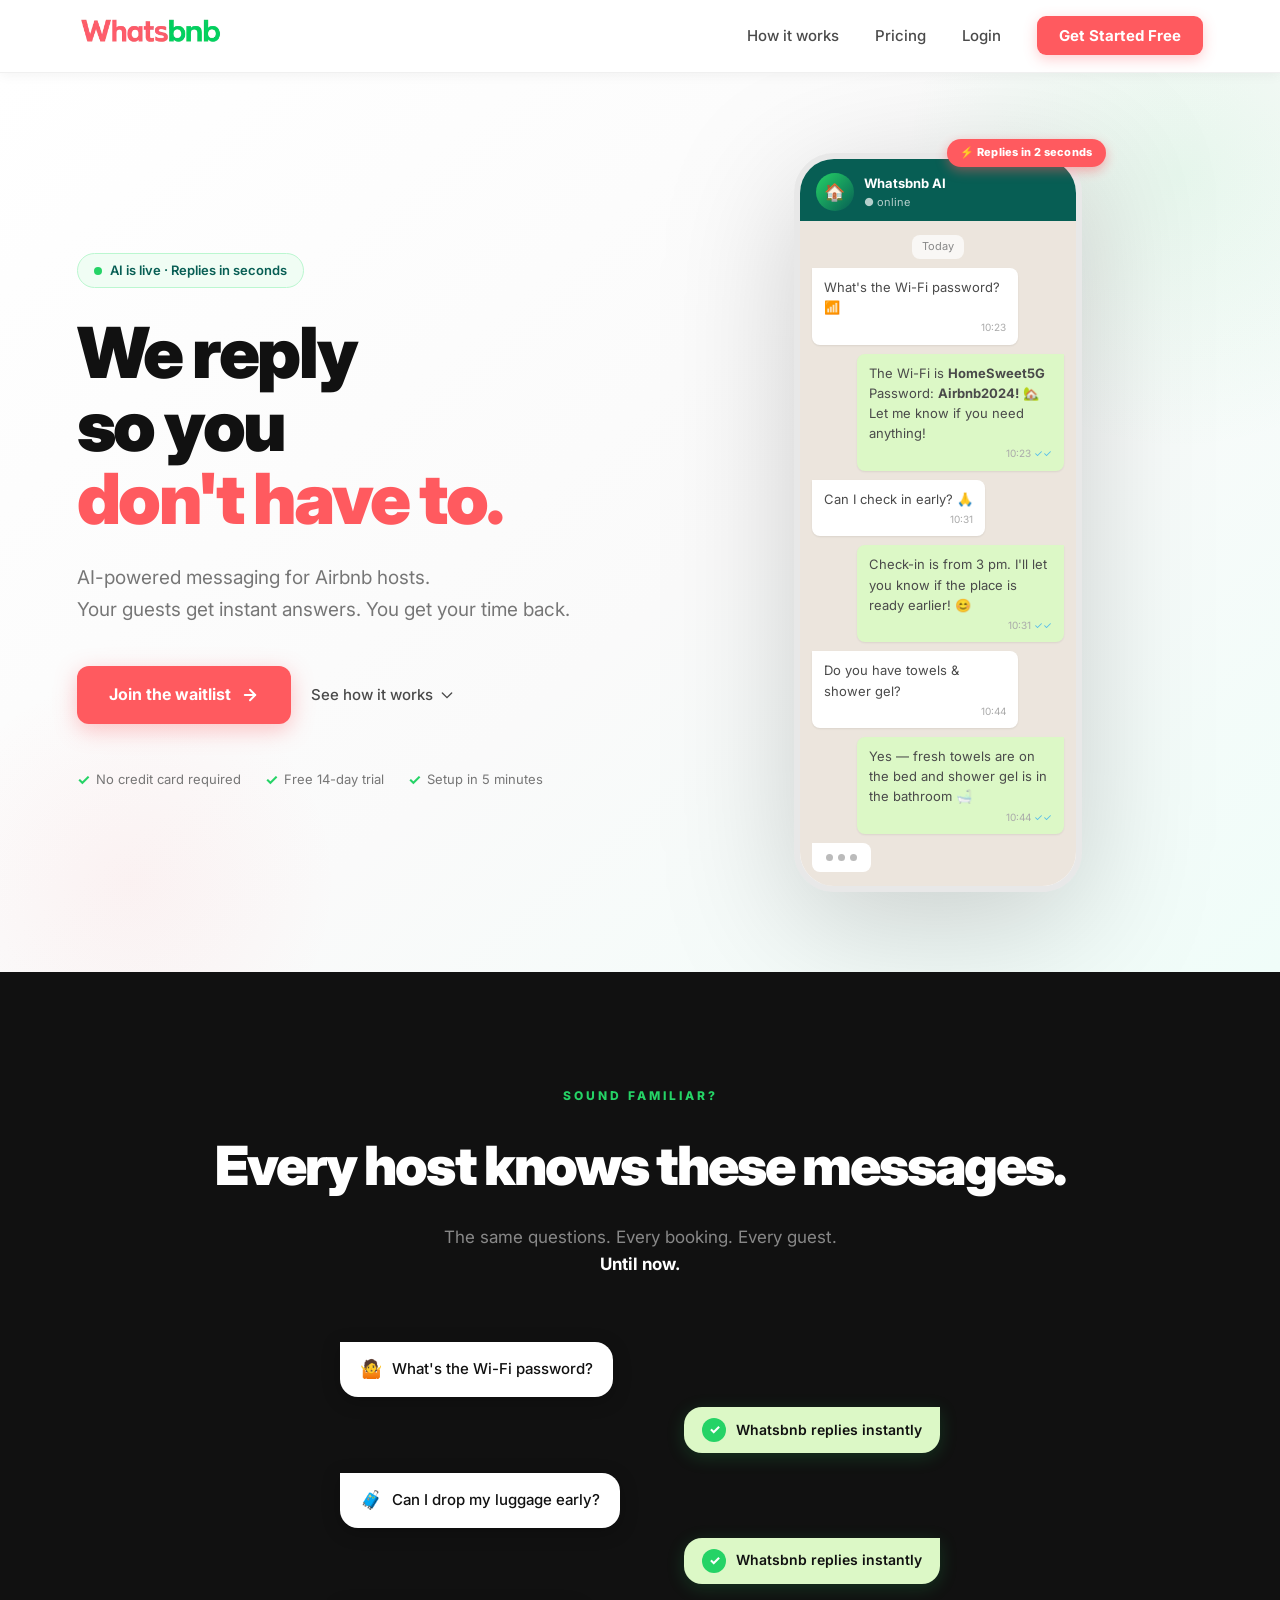
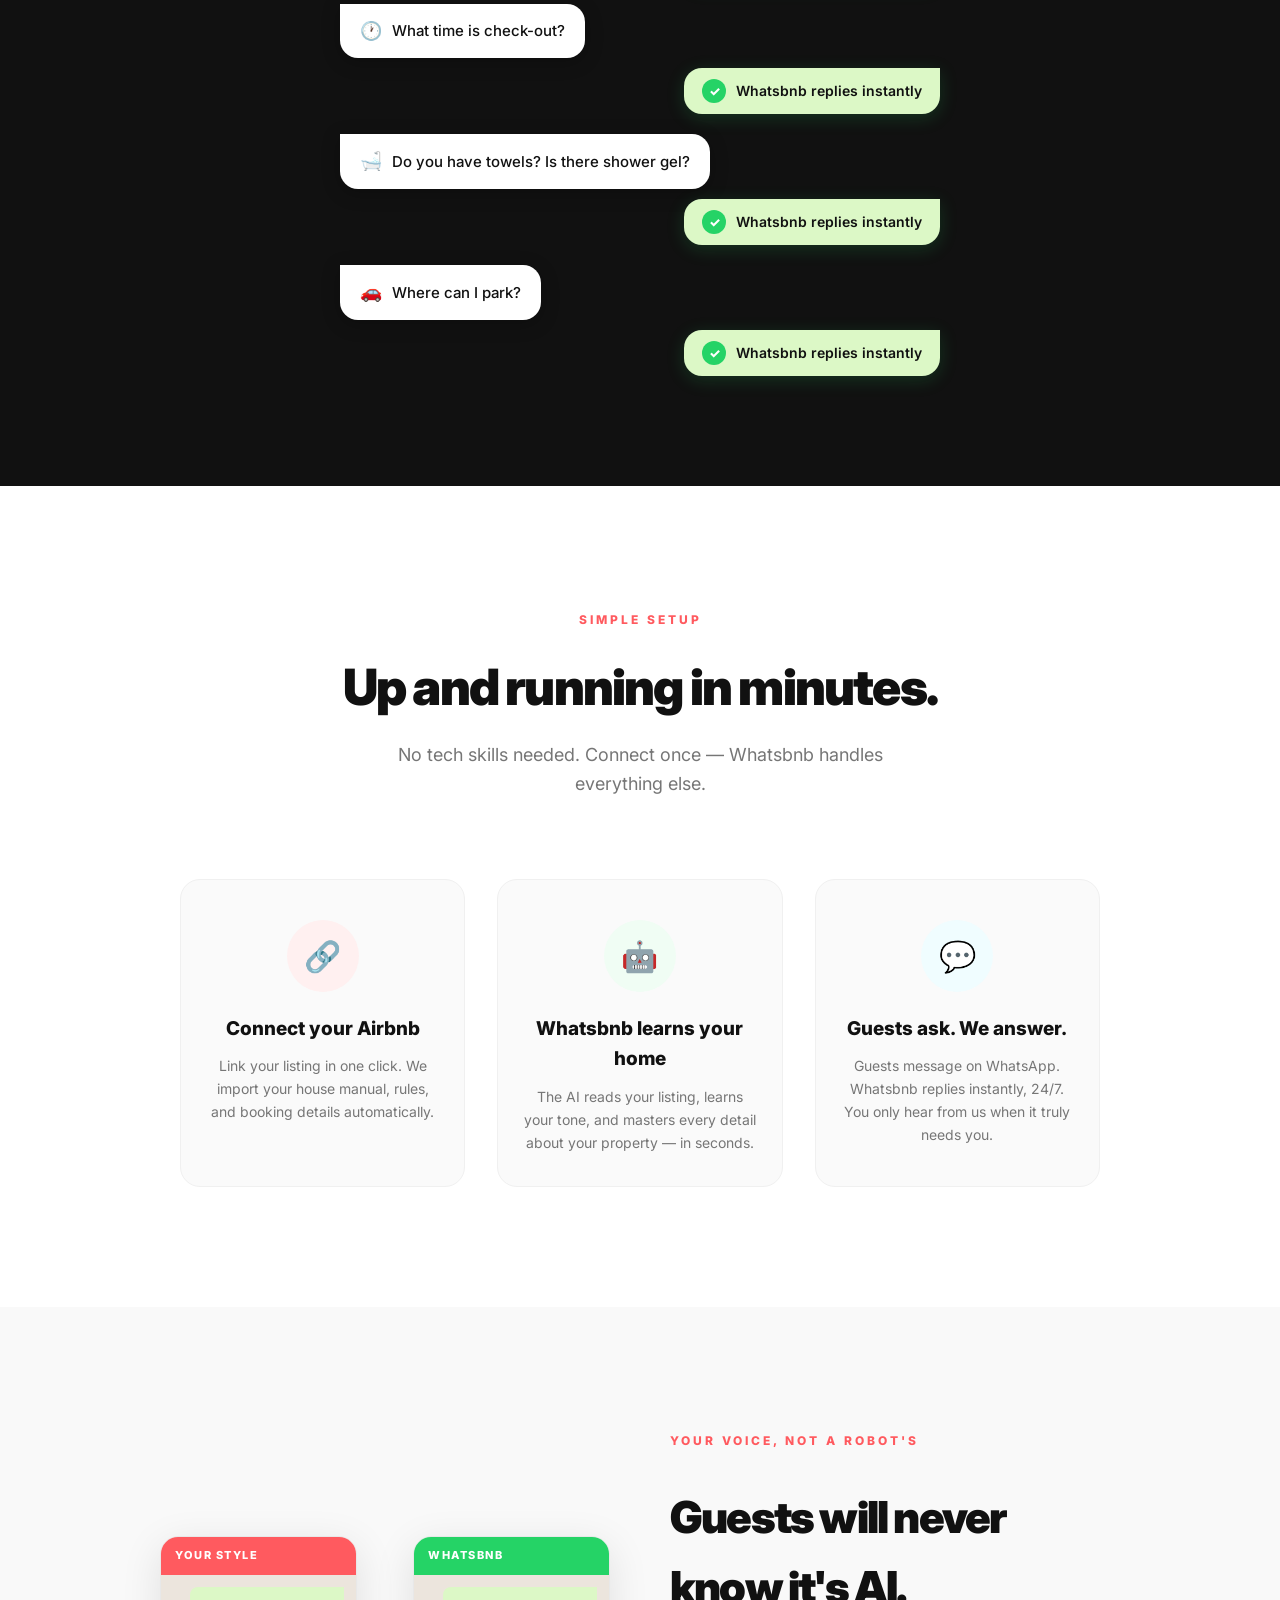
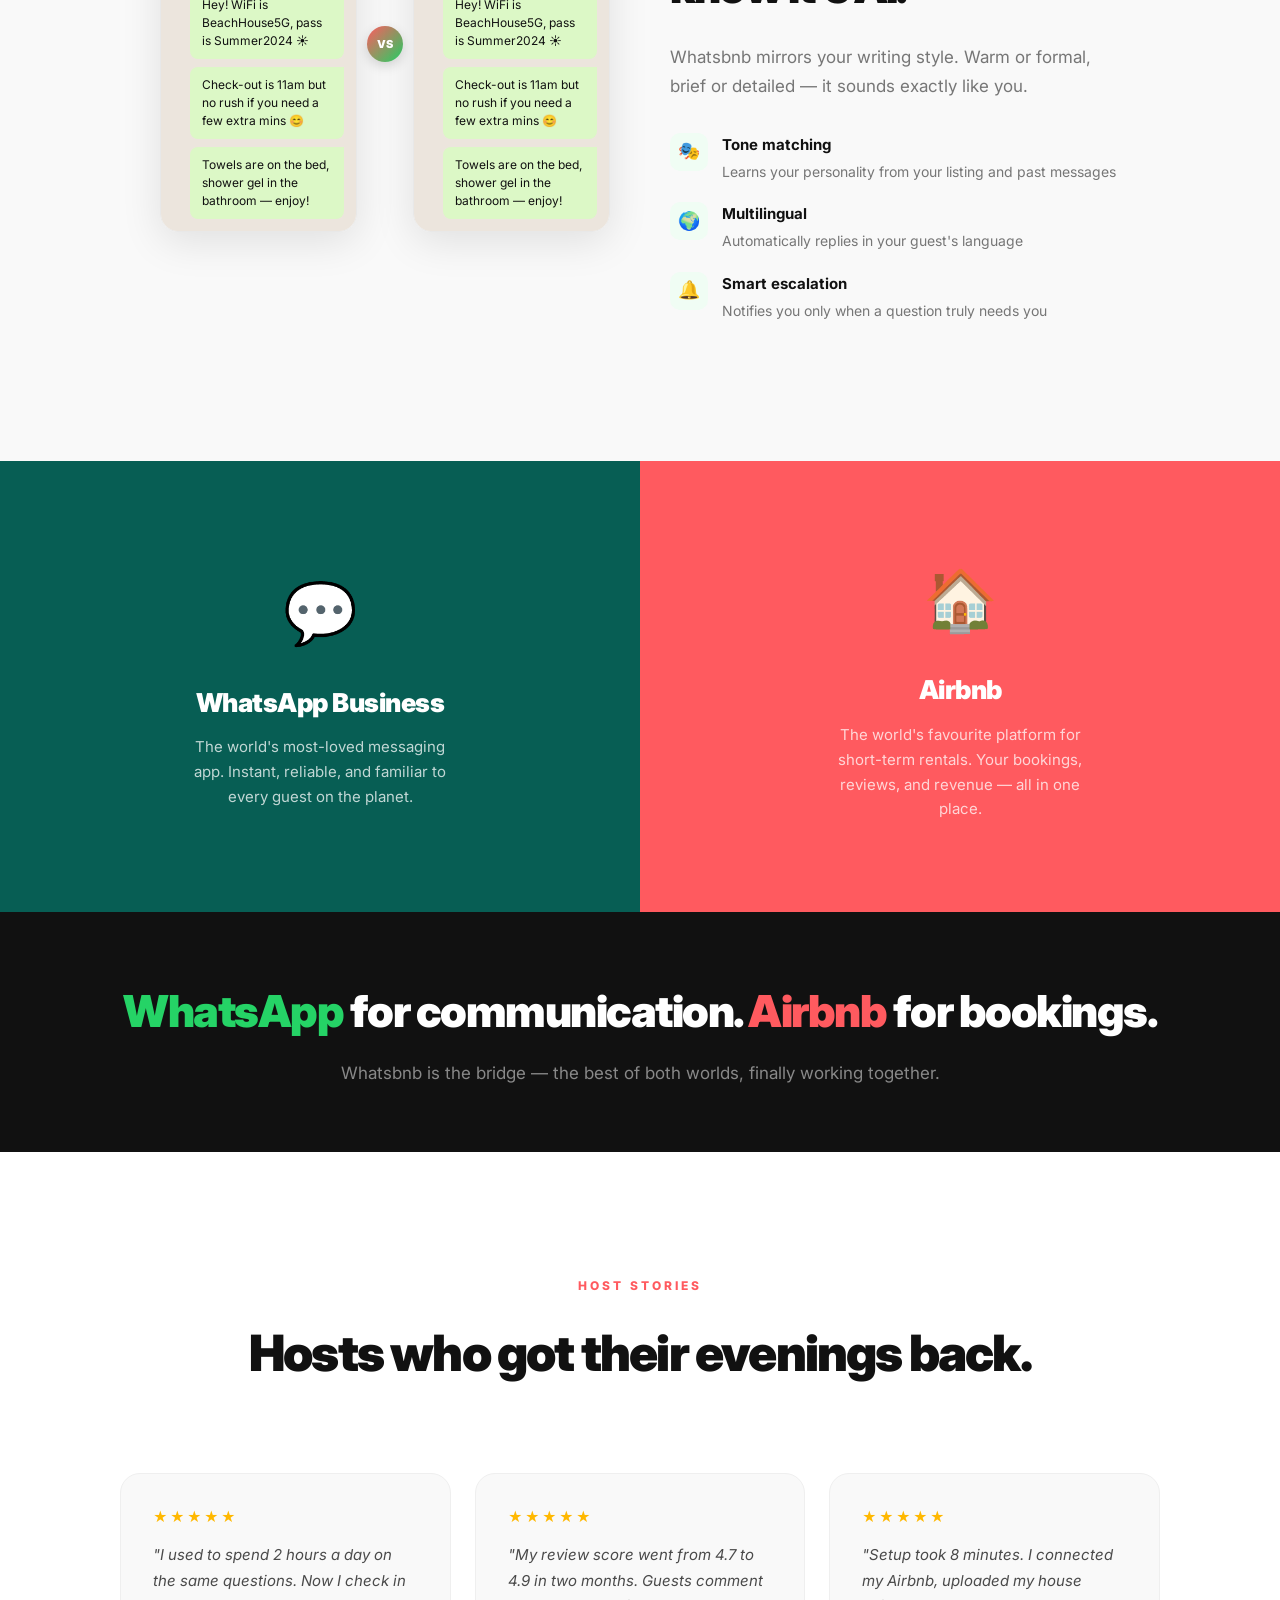
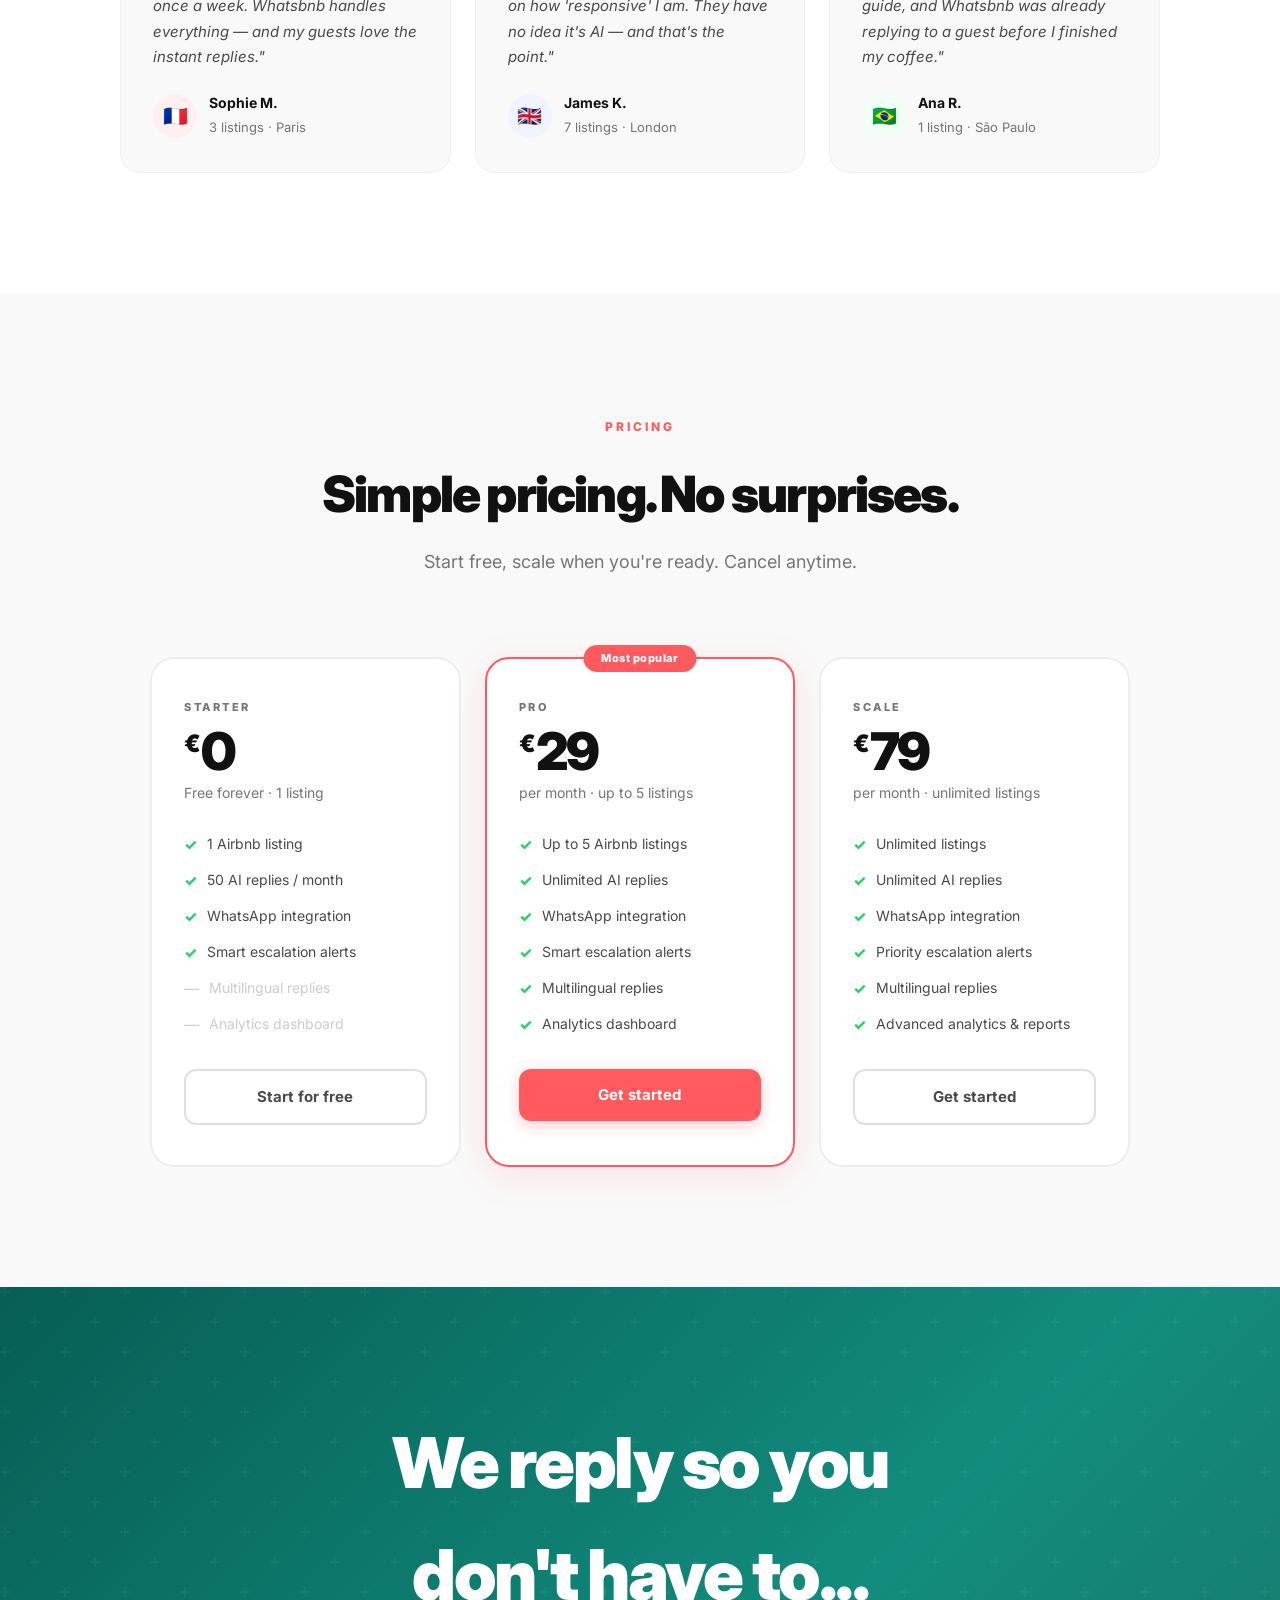
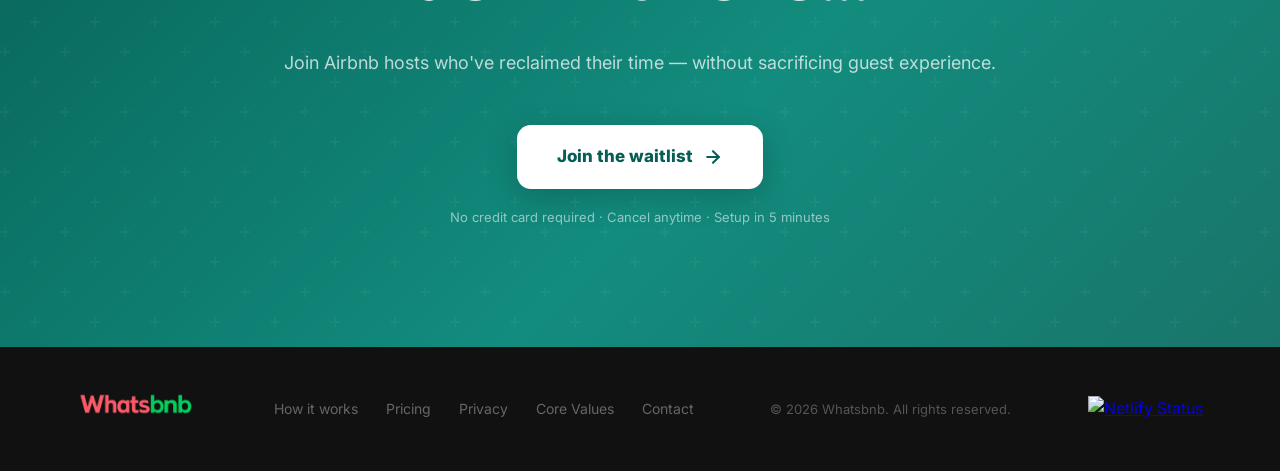
==== commit 3710377f: "speeding up website" ====
--- a/index.html
+++ b/index.html
@@ -6,10 +6,10 @@
   <title>Whatsbnb — We reply so you don't have to...</title>
   <meta name="description" content="Whatsbnb automates WhatsApp guest communication for Airbnb hosts. Train your AI once — it replies just like the best version of you, 24/7.">
   <link rel="icon" type="image/png" sizes="32x32" href="favicon-32x32.png">
-  <link rel="preload" as="image" href="Whatsbnb_logo.webp" fetchpriority="high">
+  <link rel="preload" as="image" href="Whatsbnb_logo.webp" fetchpriority="high" type="image/webp">
   <link rel="preconnect" href="https://fonts.googleapis.com">
   <link rel="preconnect" href="https://fonts.gstatic.com" crossorigin>
-  <link rel="preload" as="style" href="https://fonts.googleapis.com/css2?family=Inter:wght@300;400;500;600;700;800;900&display=swap" onload="this.rel='stylesheet'">
+  <link rel="preload" as="style" href="https://fonts.googleapis.com/css2?family=Inter:wght@300;500;700;800;900&display=swap" onload="this.rel='stylesheet'">
   <noscript><link rel="stylesheet" href="https://fonts.googleapis.com/css2?family=Inter:wght@300;400;500;600;700;800;900&display=swap"></noscript>
   <style>
     *,
@@ -55,13 +55,10 @@
       display: flex;
       align-items: center;
       justify-content: space-between;
-      height: 68px;
+      height: 73px;
       box-shadow: 0 2px 12px rgba(0,0,0,0.05);
     }
 
-    .nav-logo img {
-      height: 34px;
-    }
 
     .nav-links {
       display: flex;
@@ -1204,8 +1201,8 @@
      NAVBAR
 ════════════════════════════════════════════════════════ -->
 <nav>
-  <a href="#" class="nav-logo">
-    <img src="Whatsbnb_logo.webp" alt="Whatsbnb" fetchpriority="high">
+  <a href="#" >
+    <img src="Whatsbnb_logo.webp" alt="Whatsbnb" fetchpriority="high" width="150" height="34">
   </a>
   <ul class="nav-links">
     <li><a href="#how">How it works</a></li>
@@ -1581,7 +1578,7 @@
 ════════════════════════════════════════════════════════ -->
 <footer>
   <div class="f-logo">
-    <img src="Whatsbnb_logo.webp" alt="Whatsbnb" loading="lazy">
+    <img src="Whatsbnb_logo.webp" alt="Whatsbnb" loading="lazy" width="120" height="28">
   </div>
   <ul class="f-links">
     <li><a href="#how">How it works</a></li>
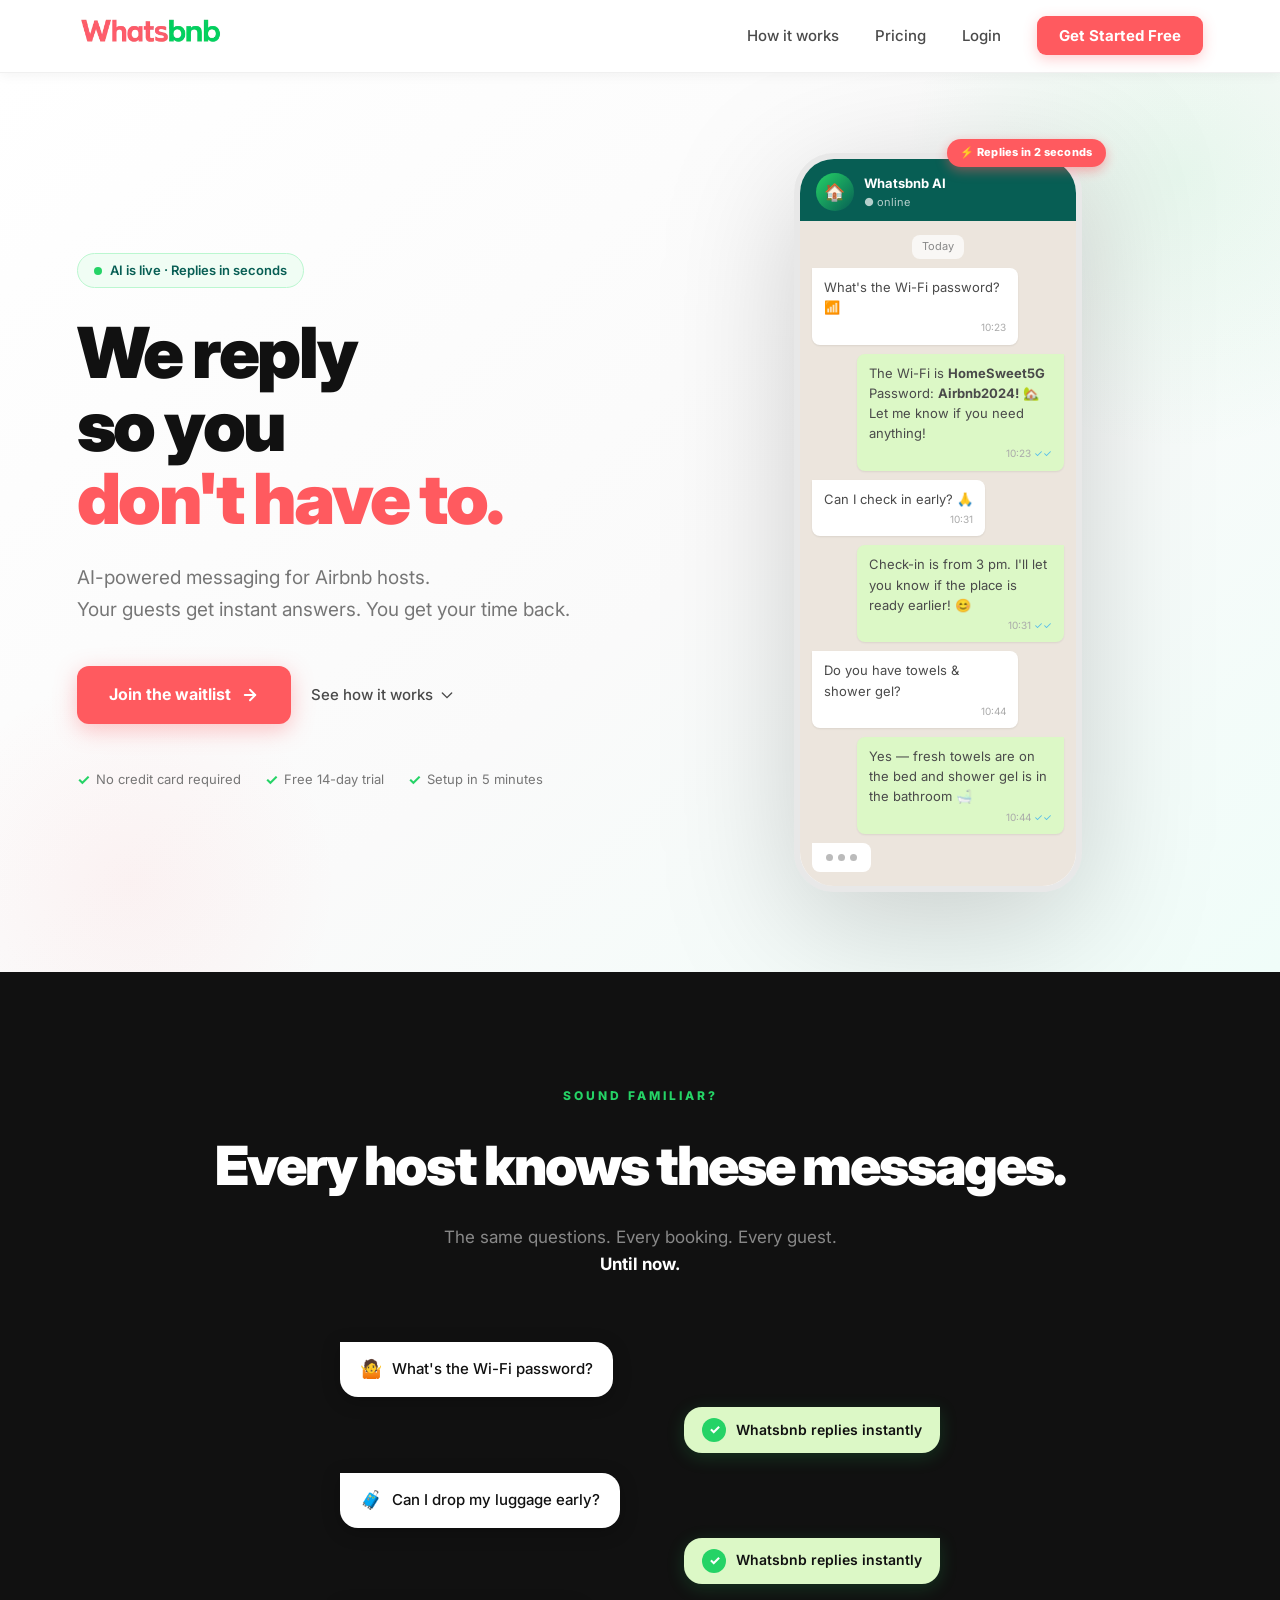
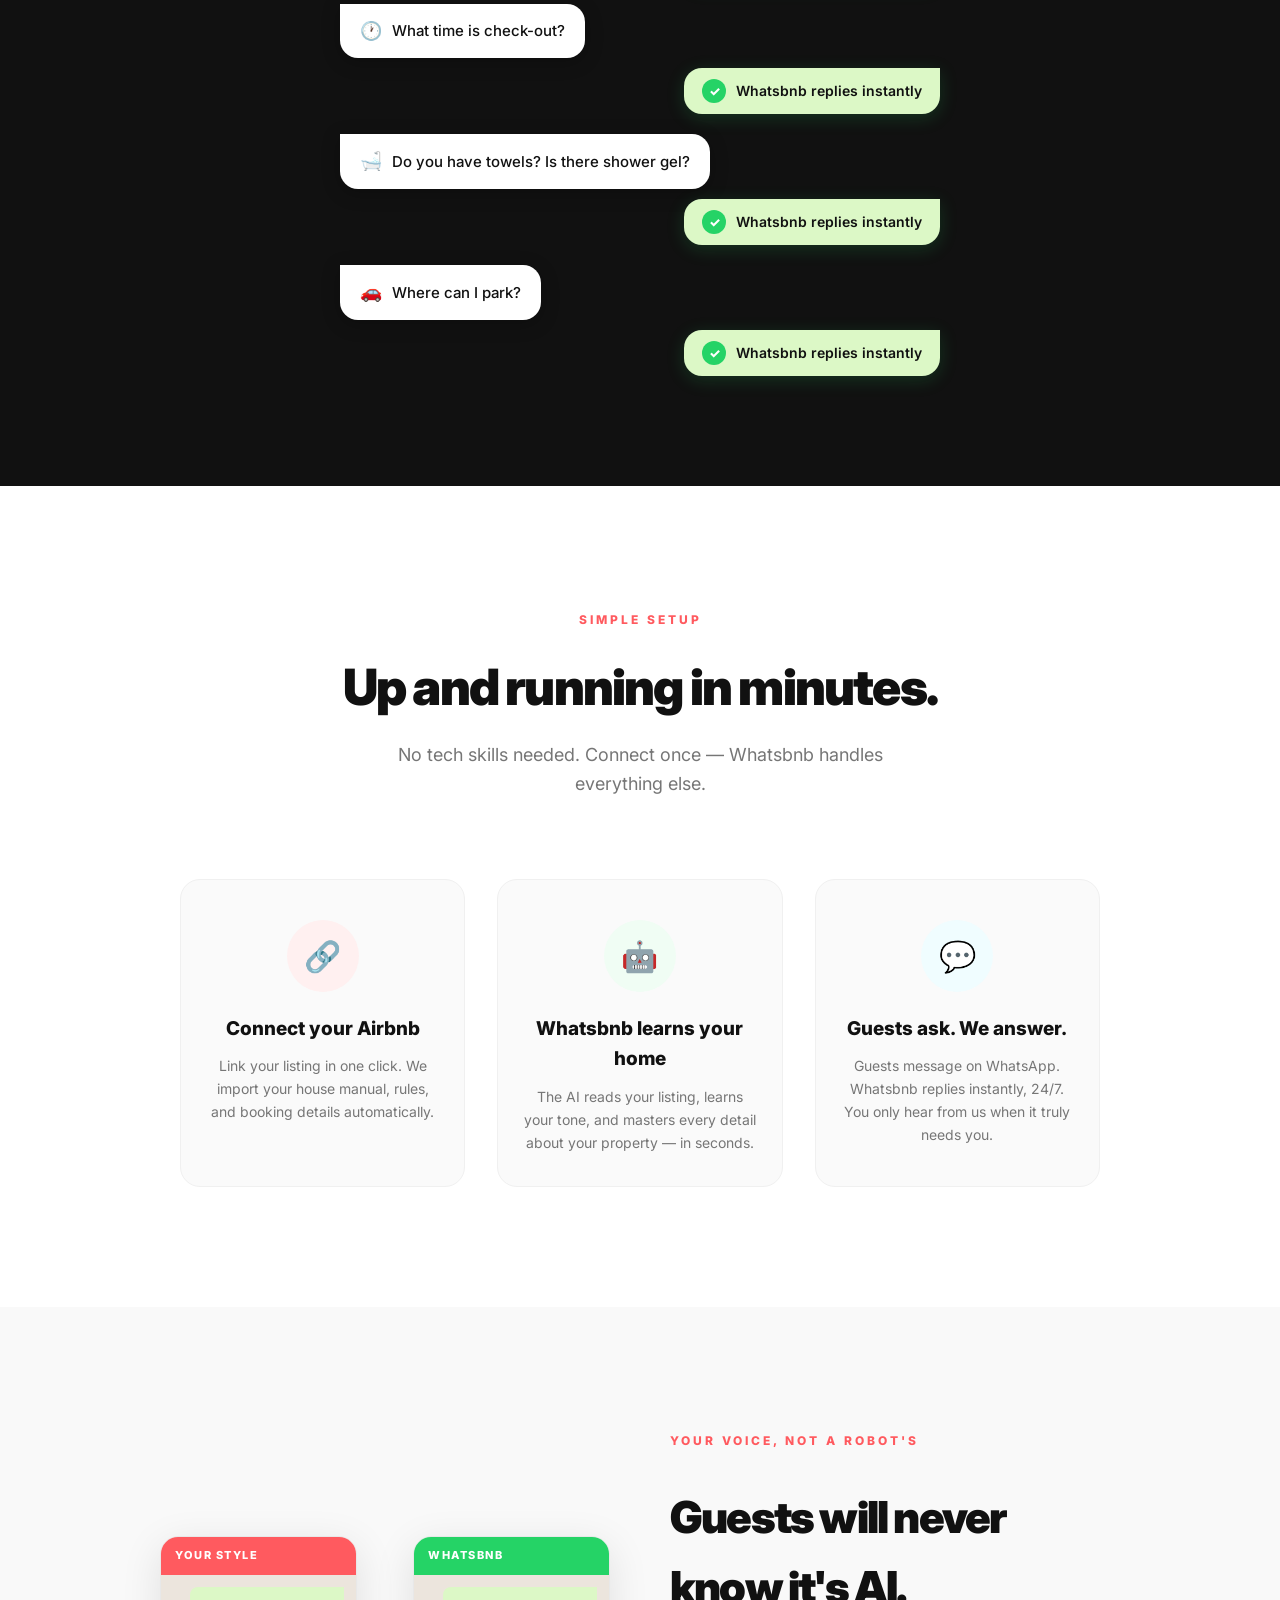
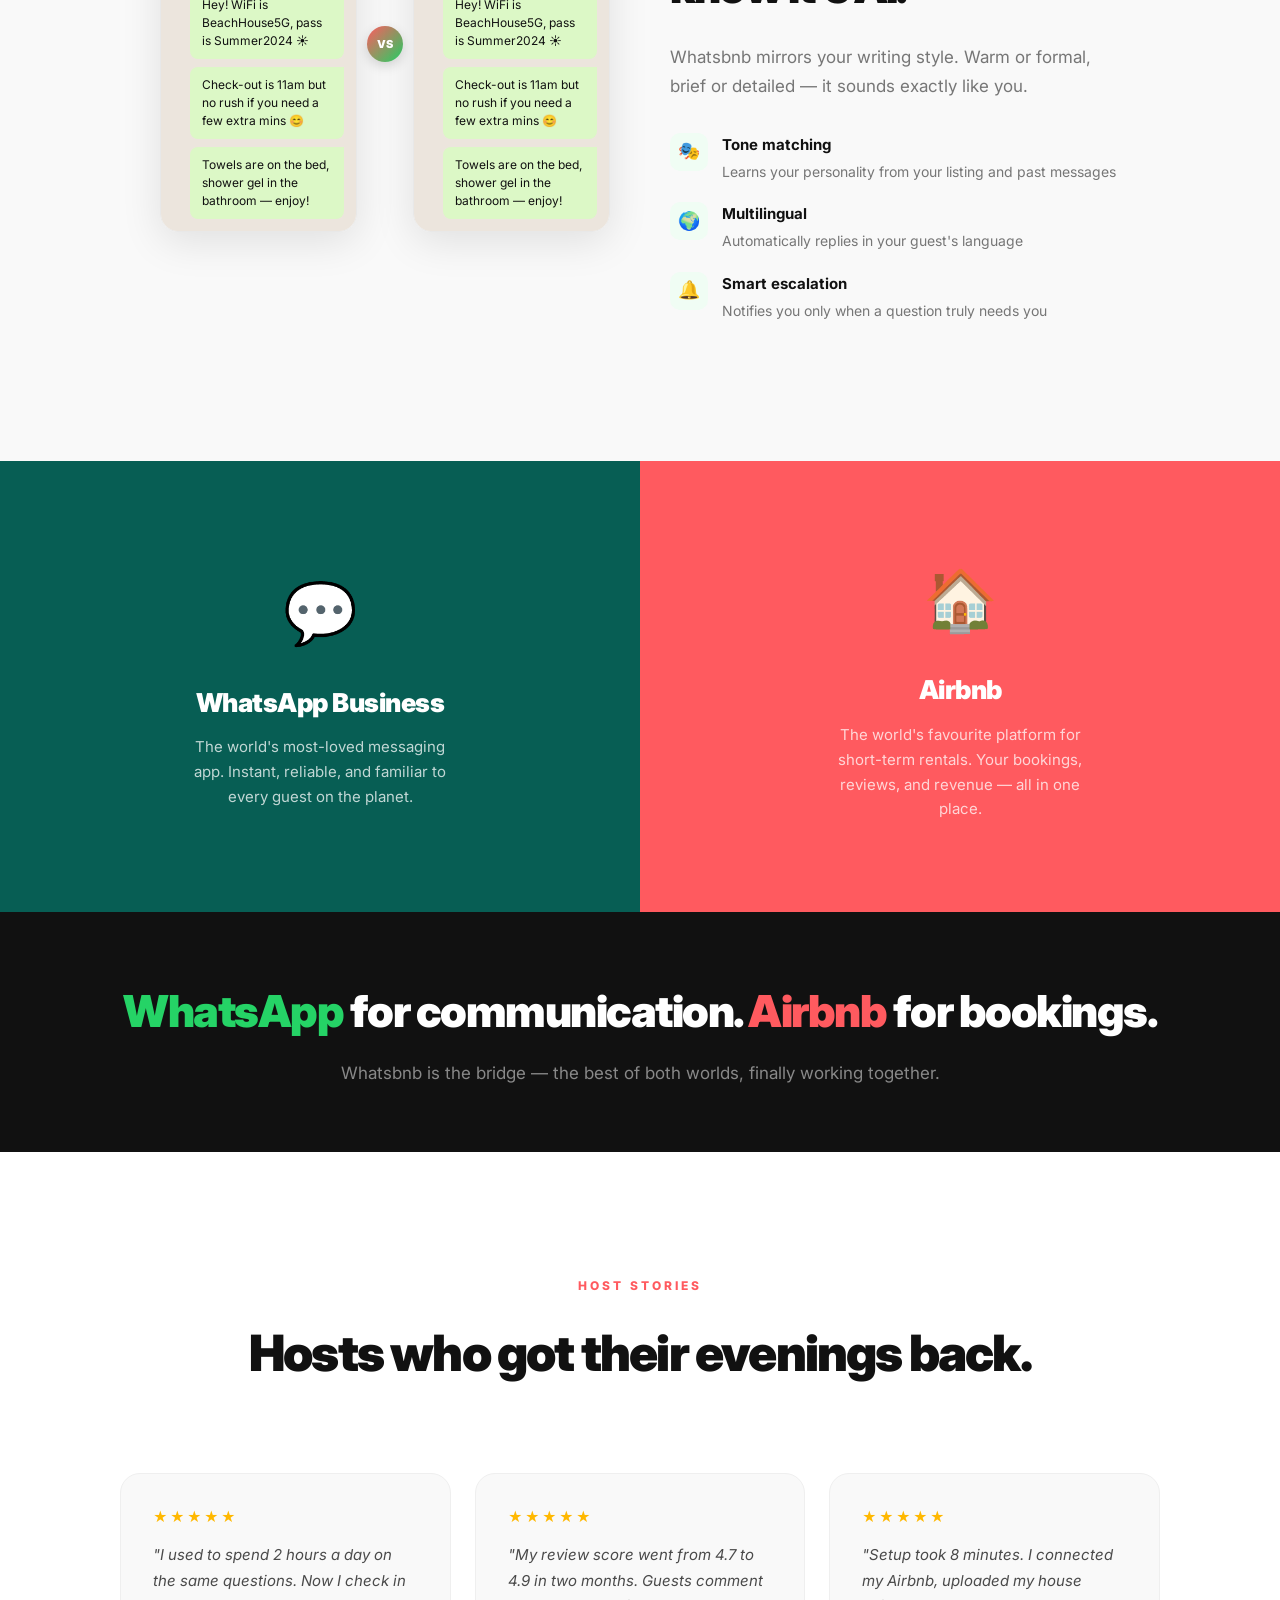
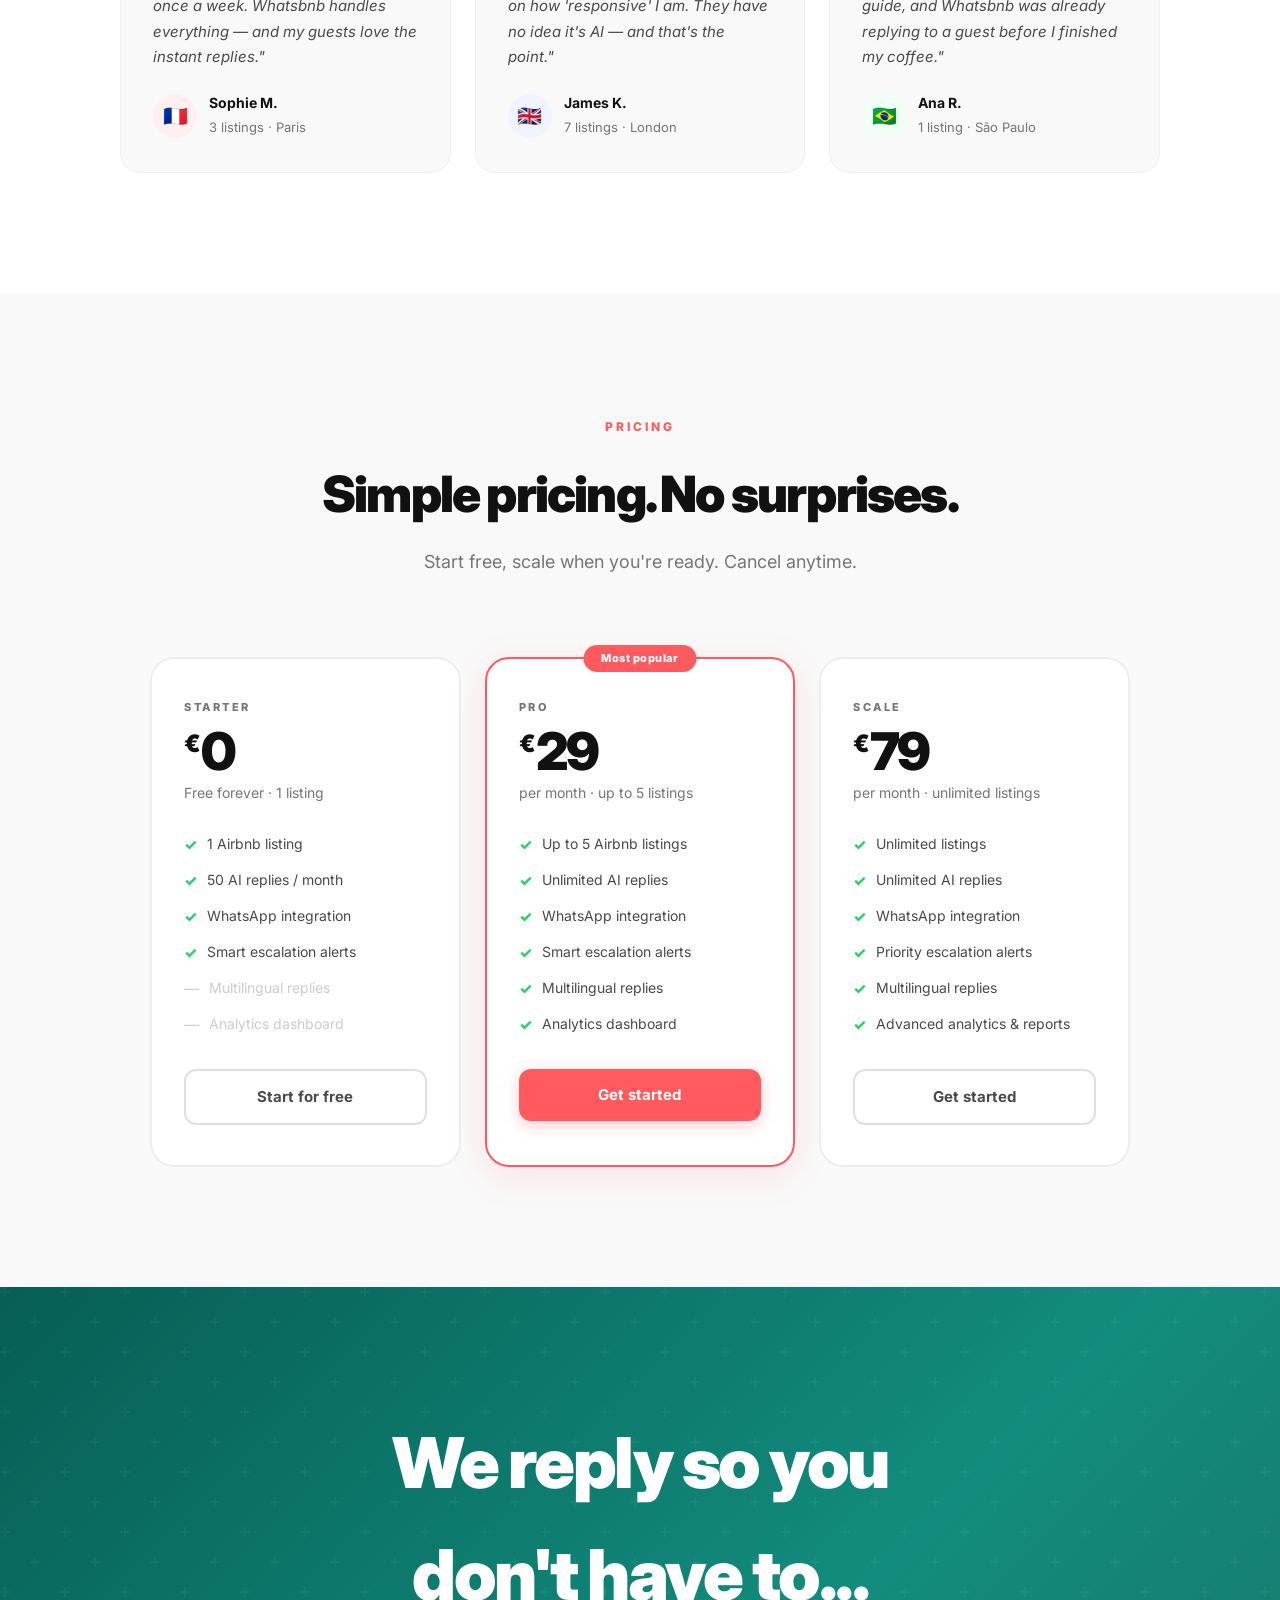
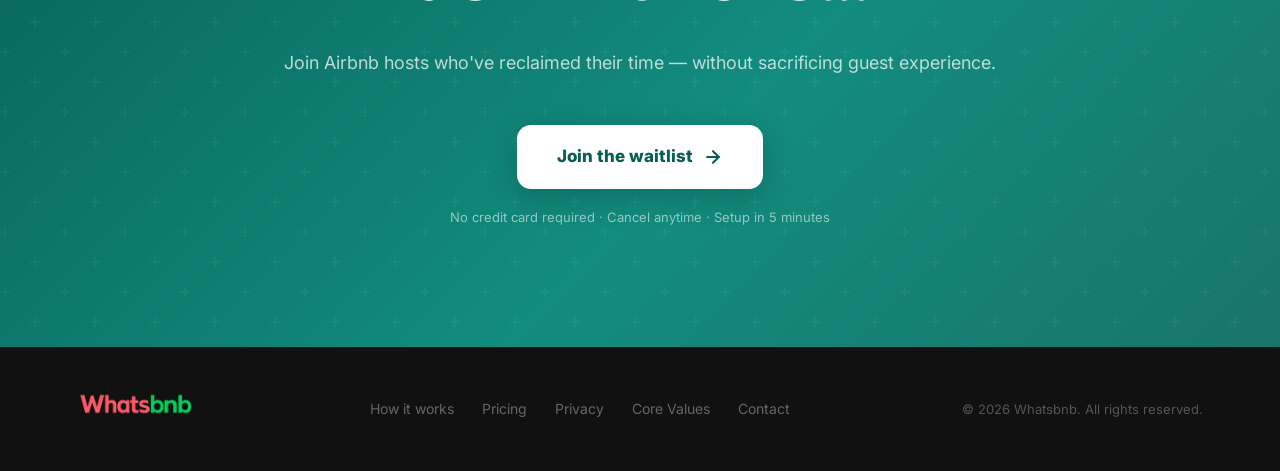
==== commit 6d6283cd: "speeding up website" ====
--- a/index.html
+++ b/index.html
@@ -1589,10 +1589,7 @@
   </ul>
   <div class="f-copy">© 2026 Whatsbnb. All rights reserved.</div>
   
-<!-- NETLIFY deploy status badge -->
-  <a href="https://app.netlify.com/projects/whatsbnb/deploy">
-  <img src="https://api.netlify.com/api/v1/badges/6bde7af8-a0fa-4093-aa0a-585d80bb4446/deploy-status" alt="Netlify Status" />
-</a>
+
 
 </footer>
 
@@ -1625,16 +1622,16 @@
 
   /* ── Pain bubbles staggered entrance ──────────────── */
   /* Typing bubble blink is handled entirely by CSS animation on .p-typing */
-  const painObs = new IntersectionObserver((entries) => {
-    if (entries[0].isIntersecting) {
+const painObs = new IntersectionObserver((entries) => {
+  if (entries[0].isIntersecting) {
+    requestAnimationFrame(() => {
       const bubbles = document.querySelectorAll('.q-bubble, .a-bubble');
-      requestAnimationFrame(() => {
-        bubbles.forEach((el, i) => el.style.setProperty('--anim-delay', `${i * 100}ms`));
-        document.querySelector('#pain').classList.add('visible');
-      });
-      painObs.disconnect();
-    }
-  }, { threshold: .15 });
+      bubbles.forEach((el, i) => el.style.setProperty('--anim-delay', `${i * 100}ms`));
+      document.querySelector('#pain').classList.add('visible');
+    });
+    painObs.disconnect();
+  }
+}, { threshold: .15 });
 
   const painSection = document.querySelector('#pain');
   if (painSection) painObs.observe(painSection);
